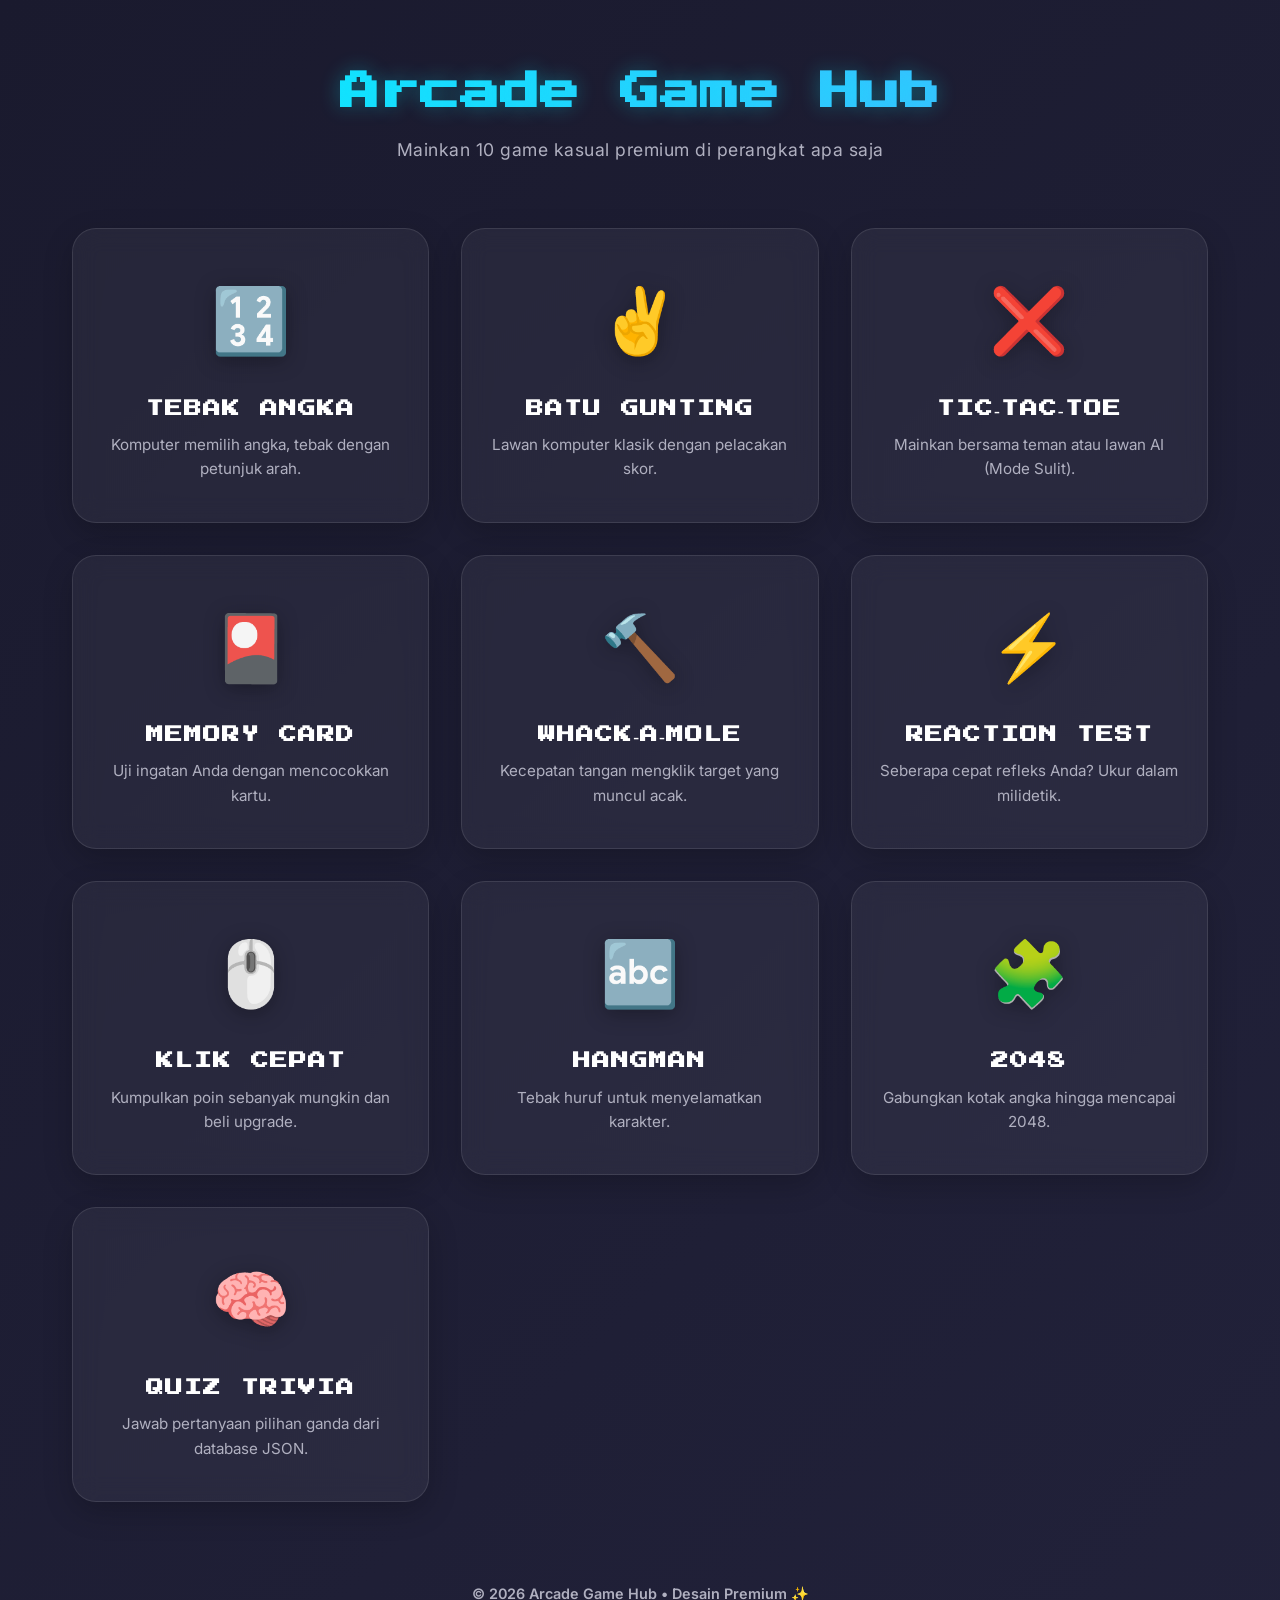
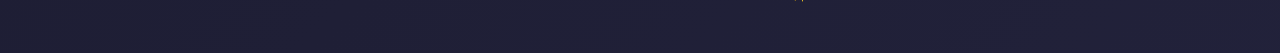
==== index.html @ a2095654 "Initial commit" ====
<!DOCTYPE html>
<html lang="id" data-theme="dark">
<head>
  <meta charset="UTF-8" />
  <meta name="viewport" content="width=device-width, initial-scale=1.0" />
  <title>Arcade Game Hub</title>
  <meta name="description" content="Dashboard arcade game kasual premium dan responsif dengan 10 permainan mini.">
  <link rel="stylesheet" href="style.css" />
</head>
<body>
  <header class="header">
    <h1 class="title">Arcade Game Hub</h1>
    <p class="subtitle">Mainkan 10 game kasual premium di perangkat apa saja</p>
  </header>

  <main class="dashboard" role="navigation" aria-label="Daftar permainan">
    <section class="games-grid">
      
      <a href="games/guess-number.html" class="game-card" role="button" aria-label="Tebak Angka">
        <span class="card-icon" aria-hidden="true">🔢</span>
        <div class="card-content">
          <h2>Tebak Angka</h2>
          <p>Komputer memilih angka, tebak dengan petunjuk arah.</p>
        </div>
      </a>

      <a href="games/rps.html" class="game-card" role="button" aria-label="Batu Gunting Kertas">
        <span class="card-icon" aria-hidden="true">✌️</span>
        <div class="card-content">
          <h2>Batu Gunting</h2>
          <p>Lawan komputer klasik dengan pelacakan skor.</p>
        </div>
      </a>

      <a href="games/tic-tac-toe.html" class="game-card" role="button" aria-label="Tic Tac Toe">
        <span class="card-icon" aria-hidden="true">❌</span>
        <div class="card-content">
          <h2>Tic‑Tac‑Toe</h2>
          <p>Mainkan bersama teman atau lawan AI (Mode Sulit).</p>
        </div>
      </a>

      <a href="games/memory-card.html" class="game-card" role="button" aria-label="Memory Card">
        <span class="card-icon" aria-hidden="true">🎴</span>
        <div class="card-content">
          <h2>Memory Card</h2>
          <p>Uji ingatan Anda dengan mencocokkan kartu.</p>
        </div>
      </a>

      <a href="games/whack-a-mole.html" class="game-card" role="button" aria-label="Whack a Mole">
        <span class="card-icon" aria-hidden="true">🔨</span>
        <div class="card-content">
          <h2>Whack‑a‑Mole</h2>
          <p>Kecepatan tangan mengklik target yang muncul acak.</p>
        </div>
      </a>

      <a href="games/reaction-time.html" class="game-card" role="button" aria-label="Reaction Time Test">
        <span class="card-icon" aria-hidden="true">⚡</span>
        <div class="card-content">
          <h2>Reaction Test</h2>
          <p>Seberapa cepat refleks Anda? Ukur dalam milidetik.</p>
        </div>
      </a>

      <a href="games/clicker.html" class="game-card" role="button" aria-label="Clicker Game">
        <span class="card-icon" aria-hidden="true">🖱️</span>
        <div class="card-content">
          <h2>Klik Cepat</h2>
          <p>Kumpulkan poin sebanyak mungkin dan beli upgrade.</p>
        </div>
      </a>

      <a href="games/hangman.html" class="game-card" role="button" aria-label="Hangman">
        <span class="card-icon" aria-hidden="true">🔤</span>
        <div class="card-content">
          <h2>Hangman</h2>
          <p>Tebak huruf untuk menyelamatkan karakter.</p>
        </div>
      </a>

      <a href="games/game-2048.html" class="game-card" role="button" aria-label="2048">
        <span class="card-icon" aria-hidden="true">🧩</span>
        <div class="card-content">
          <h2>2048</h2>
          <p>Gabungkan kotak angka hingga mencapai 2048.</p>
        </div>
      </a>

      <a href="games/quiz.html" class="game-card" role="button" aria-label="Quiz Pilihan Ganda">
        <span class="card-icon" aria-hidden="true">🧠</span>
        <div class="card-content">
          <h2>Quiz Trivia</h2>
          <p>Jawab pertanyaan pilihan ganda dari database JSON.</p>
        </div>
      </a>

    </section>
  </main>

  <footer class="footer">
    <p>© 2026 Arcade Game Hub • Desain Premium ✨</p>
  </footer>

  <script src="script.js"></script>
</body>
</html>
---- style.css ----
/* arcadegameweb/style.css - Premium Dynamic Arcade Theme */

@import url('https://fonts.googleapis.com/css2?family=Inter:wght@400;600;800&family=Press+Start+2P&display=swap');

:root {
  --color-bg-1: #0f0c29;
  --color-bg-2: #302b63;
  --color-bg-3: #24243e;
  --color-accent: #00f2fe;
  --color-accent-2: #4facfe;
  --color-text: #ffffff;
  --color-text-dim: #b0b0c0;
  --card-bg: rgba(255, 255, 255, 0.05);
  --card-border: rgba(255, 255, 255, 0.1);
  --font-body: 'Inter', sans-serif;
  --font-title: 'Press Start 2P', cursive;
  --radius: 24px;
}

* {
  box-sizing: border-box;
  margin: 0;
  padding: 0;
}

/* Animated Background */
@keyframes gradientBG {
  0% { background-position: 0% 50%; }
  50% { background-position: 100% 50%; }
  100% { background-position: 0% 50%; }
}

html, body {
  min-height: 100%;
  background: linear-gradient(-45deg, var(--color-bg-1), var(--color-bg-2), var(--color-bg-3), #1a1a2e);
  background-size: 400% 400%;
  animation: gradientBG 15s ease infinite;
  color: var(--color-text);
  font-family: var(--font-body);
  line-height: 1.6;
  overflow-x: hidden;
}

/* Header & Typography */
.header {
  text-align: center;
  padding: 4rem 1rem 2rem;
  position: relative;
}

.header::after {
  content: '';
  position: absolute;
  top: 0; left: 50%;
  transform: translateX(-50%);
  width: 150px;
  height: 150px;
  background: var(--color-accent);
  filter: blur(100px);
  z-index: -1;
  opacity: 0.5;
}

.title {
  font-family: var(--font-title);
  font-size: 2.5rem;
  background: linear-gradient(to right, var(--color-accent), var(--color-accent-2));
  -webkit-background-clip: text;
  -webkit-text-fill-color: transparent;
  text-shadow: 0 0 20px rgba(0, 242, 254, 0.3);
  margin-bottom: 1rem;
  line-height: 1.4;
}

.subtitle {
  font-size: 1.1rem;
  color: var(--color-text-dim);
  font-weight: 400;
  letter-spacing: 0.5px;
}

/* Dashboard Grid */
.dashboard {
  max-width: 1200px;
  margin: 0 auto;
  padding: 2rem;
}

.games-grid {
  display: grid;
  grid-template-columns: repeat(auto-fill, minmax(280px, 1fr));
  gap: 2rem;
}

/* Game Card - Glassmorphism & Hover FX */
.game-card {
  display: flex;
  flex-direction: column;
  align-items: center;
  background: var(--card-bg);
  backdrop-filter: blur(12px);
  -webkit-backdrop-filter: blur(12px);
  border: 1px solid var(--card-border);
  border-radius: var(--radius);
  padding: 2.5rem 1.5rem;
  text-decoration: none;
  color: inherit;
  position: relative;
  overflow: hidden;
  transition: all 0.4s cubic-bezier(0.175, 0.885, 0.32, 1.275);
  box-shadow: 0 10px 30px rgba(0, 0, 0, 0.2);
  z-index: 1;
}

/* Card Gradient Overlay */
.game-card::before {
  content: "";
  position: absolute;
  top: 0; left: 0; right: 0; bottom: 0;
  background: linear-gradient(135deg, rgba(0, 242, 254, 0.2), rgba(0,0,0,0));
  z-index: -1;
  opacity: 0;
  transition: opacity 0.4s ease;
}

/* Hover States */
.game-card:hover, .game-card:focus {
  transform: translateY(-12px) scale(1.02);
  box-shadow: 0 20px 40px rgba(0, 242, 254, 0.25);
  border-color: rgba(0, 242, 254, 0.4);
  outline: none;
}

.game-card:hover::before {
  opacity: 1;
}

/* Card Icons */
.card-icon {
  font-size: 4rem;
  margin-bottom: 1.5rem;
  display: inline-block;
  transition: transform 0.4s cubic-bezier(0.175, 0.885, 0.32, 1.275);
  filter: drop-shadow(0 4px 10px rgba(0,0,0,0.3));
}

.game-card:hover .card-icon {
  transform: scale(1.2) rotate(5deg);
}

/* Card Text */
.card-content {
  text-align: center;
}

.card-content h2 {
  font-family: var(--font-title);
  font-size: 1.1rem;
  margin-bottom: 0.8rem;
  color: #fff;
  line-height: 1.4;
  text-transform: uppercase;
  letter-spacing: 1px;
}

.card-content p {
  font-size: 0.95rem;
  color: var(--color-text-dim);
  font-weight: 400;
}

/* Footer */
.footer {
  text-align: center;
  padding: 3rem 1rem;
  font-size: 0.9rem;
  color: var(--color-text-dim);
  font-weight: 600;
}

/* Responsive */
@media (max-width: 768px) {
  .title { font-size: 1.8rem; }
  .games-grid { grid-template-columns: repeat(auto-fill, minmax(240px, 1fr)); gap: 1.5rem; padding: 1rem; }
  .game-card { padding: 2rem 1rem; }
}

@media (max-width: 480px) {
  .title { font-size: 1.4rem; }
  .card-icon { font-size: 3rem; }
}

/* Buttons for game pages */
.btn {
  display: inline-block;
  padding: 0.8rem 1.8rem;
  background: linear-gradient(135deg, var(--color-accent), var(--color-accent-2));
  color: #000;
  border: none;
  border-radius: 50px;
  font-weight: 800;
  font-family: var(--font-body);
  font-size: 1rem;
  cursor: pointer;
  transition: all 0.3s ease;
  box-shadow: 0 4px 15px rgba(0, 242, 254, 0.3);
  text-decoration: none;
  text-transform: uppercase;
  letter-spacing: 1px;
}

.btn:hover, .btn:focus {
  transform: translateY(-3px);
  box-shadow: 0 8px 25px rgba(0, 242, 254, 0.5);
  outline: none;
}

/* Overlay / Modal */
.overlay {
  position: fixed;
  inset: 0;
  background: rgba(0,0,0,0.85);
  backdrop-filter: blur(5px);
  display: flex;
  flex-direction: column;
  align-items: center;
  justify-content: center;
  color: var(--color-text);
  font-size: 1.5rem;
  visibility: hidden;
  opacity: 0;
  transition: opacity 0.3s ease, visibility 0.3s ease;
  z-index: 1000;
  padding: 2rem;
  text-align: center;
}

.overlay.active {
  visibility: visible;
  opacity: 1;
}

.overlay-content {
  background: var(--card-bg);
  border: 1px solid var(--color-accent);
  padding: 3rem;
  border-radius: var(--radius);
  box-shadow: 0 0 30px rgba(0, 242, 254, 0.2);
  transform: scale(0.9);
  transition: transform 0.3s cubic-bezier(0.175, 0.885, 0.32, 1.275);
}

.overlay.active .overlay-content {
  transform: scale(1);
}

.overlay-content h2 {
  font-family: var(--font-title);
  font-size: 1.5rem;
  margin-bottom: 1rem;
  color: var(--color-accent);
}

.overlay-content p {
  margin-bottom: 2rem;
}

/* Common Game Container */
.game-container {
  max-width: 800px;
  margin: 0 auto;
  padding: 2rem;
  background: var(--card-bg);
  backdrop-filter: blur(12px);
  border: 1px solid var(--card-border);
  border-radius: var(--radius);
  box-shadow: 0 10px 30px rgba(0, 0, 0, 0.2);
  text-align: center;
}

/* Utilities */
.mb-1 { margin-bottom: 1rem; }
.mb-2 { margin-bottom: 2rem; }
.mt-1 { margin-top: 1rem; }
.mt-2 { margin-top: 2rem; }
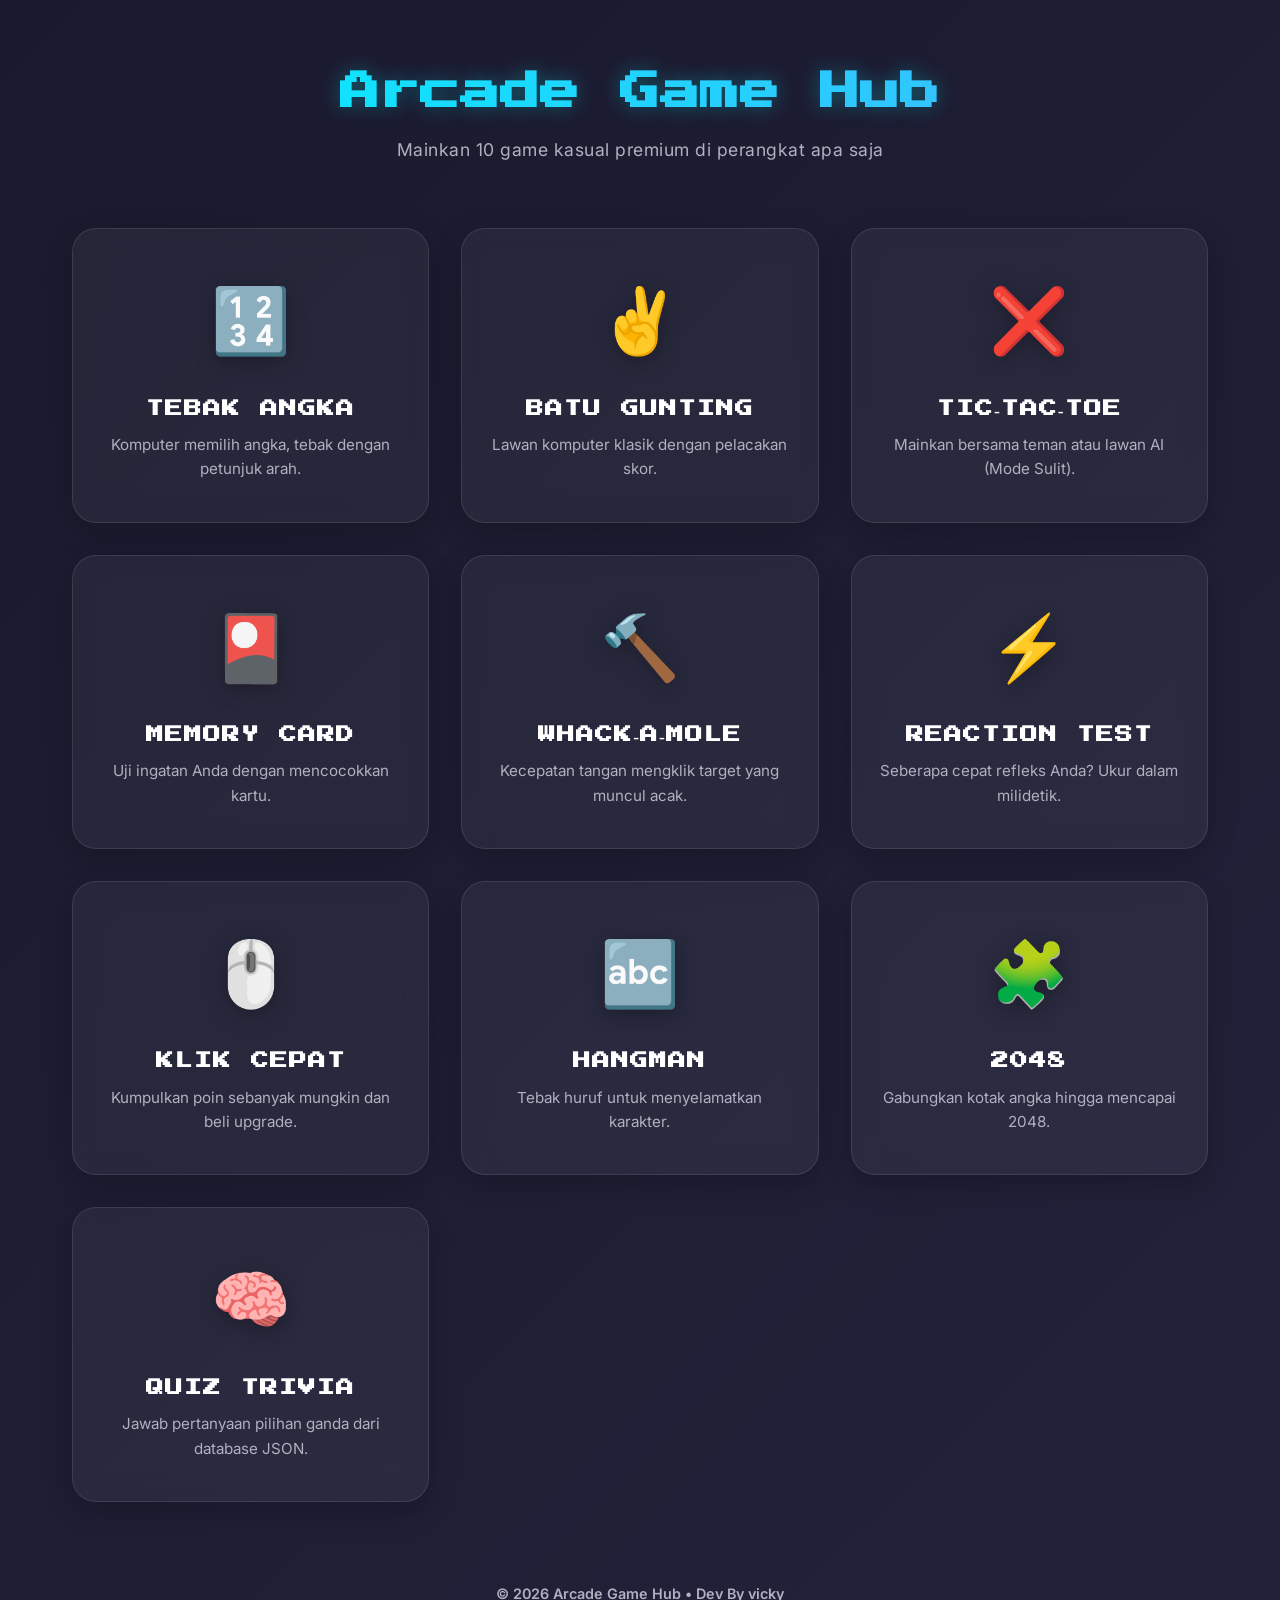
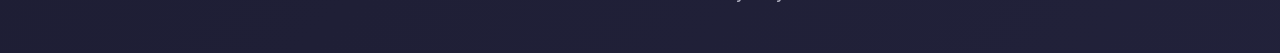
==== commit 8e75a347: "Perbaikan error file json Error not json file" ====
--- a/index.html
+++ b/index.html
@@ -1,108 +1,161 @@
-<!DOCTYPE html>
+<!doctype html>
 <html lang="id" data-theme="dark">
-<head>
-  <meta charset="UTF-8" />
-  <meta name="viewport" content="width=device-width, initial-scale=1.0" />
-  <title>Arcade Game Hub</title>
-  <meta name="description" content="Dashboard arcade game kasual premium dan responsif dengan 10 permainan mini.">
-  <link rel="stylesheet" href="style.css" />
-</head>
-<body>
-  <header class="header">
-    <h1 class="title">Arcade Game Hub</h1>
-    <p class="subtitle">Mainkan 10 game kasual premium di perangkat apa saja</p>
-  </header>
+  <head>
+    <meta charset="UTF-8" />
+    <meta name="viewport" content="width=device-width, initial-scale=1.0" />
+    <title>Arcade Game Hub</title>
+    <meta
+      name="description"
+      content="Dashboard arcade game kasual premium dan responsif dengan 10 permainan mini."
+    />
+    <link rel="stylesheet" href="style.css" />
+  </head>
+  <body>
+    <header class="header">
+      <h1 class="title">Arcade Game Hub</h1>
+      <p class="subtitle">
+        Mainkan 10 game kasual premium di perangkat apa saja
+      </p>
+    </header>
 
-  <main class="dashboard" role="navigation" aria-label="Daftar permainan">
-    <section class="games-grid">
-      
-      <a href="games/guess-number.html" class="game-card" role="button" aria-label="Tebak Angka">
-        <span class="card-icon" aria-hidden="true">🔢</span>
-        <div class="card-content">
-          <h2>Tebak Angka</h2>
-          <p>Komputer memilih angka, tebak dengan petunjuk arah.</p>
-        </div>
-      </a>
+    <main class="dashboard" role="navigation" aria-label="Daftar permainan">
+      <section class="games-grid">
+        <a
+          href="games/guess-number.html"
+          class="game-card"
+          role="button"
+          aria-label="Tebak Angka"
+        >
+          <span class="card-icon" aria-hidden="true">🔢</span>
+          <div class="card-content">
+            <h2>Tebak Angka</h2>
+            <p>Komputer memilih angka, tebak dengan petunjuk arah.</p>
+          </div>
+        </a>
 
-      <a href="games/rps.html" class="game-card" role="button" aria-label="Batu Gunting Kertas">
-        <span class="card-icon" aria-hidden="true">✌️</span>
-        <div class="card-content">
-          <h2>Batu Gunting</h2>
-          <p>Lawan komputer klasik dengan pelacakan skor.</p>
-        </div>
-      </a>
+        <a
+          href="games/rps.html"
+          class="game-card"
+          role="button"
+          aria-label="Batu Gunting Kertas"
+        >
+          <span class="card-icon" aria-hidden="true">✌️</span>
+          <div class="card-content">
+            <h2>Batu Gunting</h2>
+            <p>Lawan komputer klasik dengan pelacakan skor.</p>
+          </div>
+        </a>
 
-      <a href="games/tic-tac-toe.html" class="game-card" role="button" aria-label="Tic Tac Toe">
-        <span class="card-icon" aria-hidden="true">❌</span>
-        <div class="card-content">
-          <h2>Tic‑Tac‑Toe</h2>
-          <p>Mainkan bersama teman atau lawan AI (Mode Sulit).</p>
-        </div>
-      </a>
+        <a
+          href="games/tic-tac-toe.html"
+          class="game-card"
+          role="button"
+          aria-label="Tic Tac Toe"
+        >
+          <span class="card-icon" aria-hidden="true">❌</span>
+          <div class="card-content">
+            <h2>Tic‑Tac‑Toe</h2>
+            <p>Mainkan bersama teman atau lawan AI (Mode Sulit).</p>
+          </div>
+        </a>
 
-      <a href="games/memory-card.html" class="game-card" role="button" aria-label="Memory Card">
-        <span class="card-icon" aria-hidden="true">🎴</span>
-        <div class="card-content">
-          <h2>Memory Card</h2>
-          <p>Uji ingatan Anda dengan mencocokkan kartu.</p>
-        </div>
-      </a>
+        <a
+          href="games/memory-card.html"
+          class="game-card"
+          role="button"
+          aria-label="Memory Card"
+        >
+          <span class="card-icon" aria-hidden="true">🎴</span>
+          <div class="card-content">
+            <h2>Memory Card</h2>
+            <p>Uji ingatan Anda dengan mencocokkan kartu.</p>
+          </div>
+        </a>
 
-      <a href="games/whack-a-mole.html" class="game-card" role="button" aria-label="Whack a Mole">
-        <span class="card-icon" aria-hidden="true">🔨</span>
-        <div class="card-content">
-          <h2>Whack‑a‑Mole</h2>
-          <p>Kecepatan tangan mengklik target yang muncul acak.</p>
-        </div>
-      </a>
+        <a
+          href="games/whack-a-mole.html"
+          class="game-card"
+          role="button"
+          aria-label="Whack a Mole"
+        >
+          <span class="card-icon" aria-hidden="true">🔨</span>
+          <div class="card-content">
+            <h2>Whack‑a‑Mole</h2>
+            <p>Kecepatan tangan mengklik target yang muncul acak.</p>
+          </div>
+        </a>
 
-      <a href="games/reaction-time.html" class="game-card" role="button" aria-label="Reaction Time Test">
-        <span class="card-icon" aria-hidden="true">⚡</span>
-        <div class="card-content">
-          <h2>Reaction Test</h2>
-          <p>Seberapa cepat refleks Anda? Ukur dalam milidetik.</p>
-        </div>
-      </a>
+        <a
+          href="games/reaction-time.html"
+          class="game-card"
+          role="button"
+          aria-label="Reaction Time Test"
+        >
+          <span class="card-icon" aria-hidden="true">⚡</span>
+          <div class="card-content">
+            <h2>Reaction Test</h2>
+            <p>Seberapa cepat refleks Anda? Ukur dalam milidetik.</p>
+          </div>
+        </a>
 
-      <a href="games/clicker.html" class="game-card" role="button" aria-label="Clicker Game">
-        <span class="card-icon" aria-hidden="true">🖱️</span>
-        <div class="card-content">
-          <h2>Klik Cepat</h2>
-          <p>Kumpulkan poin sebanyak mungkin dan beli upgrade.</p>
-        </div>
-      </a>
+        <a
+          href="games/clicker.html"
+          class="game-card"
+          role="button"
+          aria-label="Clicker Game"
+        >
+          <span class="card-icon" aria-hidden="true">🖱️</span>
+          <div class="card-content">
+            <h2>Klik Cepat</h2>
+            <p>Kumpulkan poin sebanyak mungkin dan beli upgrade.</p>
+          </div>
+        </a>
 
-      <a href="games/hangman.html" class="game-card" role="button" aria-label="Hangman">
-        <span class="card-icon" aria-hidden="true">🔤</span>
-        <div class="card-content">
-          <h2>Hangman</h2>
-          <p>Tebak huruf untuk menyelamatkan karakter.</p>
-        </div>
-      </a>
+        <a
+          href="games/hangman.html"
+          class="game-card"
+          role="button"
+          aria-label="Hangman"
+        >
+          <span class="card-icon" aria-hidden="true">🔤</span>
+          <div class="card-content">
+            <h2>Hangman</h2>
+            <p>Tebak huruf untuk menyelamatkan karakter.</p>
+          </div>
+        </a>
 
-      <a href="games/game-2048.html" class="game-card" role="button" aria-label="2048">
-        <span class="card-icon" aria-hidden="true">🧩</span>
-        <div class="card-content">
-          <h2>2048</h2>
-          <p>Gabungkan kotak angka hingga mencapai 2048.</p>
-        </div>
-      </a>
+        <a
+          href="games/game-2048.html"
+          class="game-card"
+          role="button"
+          aria-label="2048"
+        >
+          <span class="card-icon" aria-hidden="true">🧩</span>
+          <div class="card-content">
+            <h2>2048</h2>
+            <p>Gabungkan kotak angka hingga mencapai 2048.</p>
+          </div>
+        </a>
 
-      <a href="games/quiz.html" class="game-card" role="button" aria-label="Quiz Pilihan Ganda">
-        <span class="card-icon" aria-hidden="true">🧠</span>
-        <div class="card-content">
-          <h2>Quiz Trivia</h2>
-          <p>Jawab pertanyaan pilihan ganda dari database JSON.</p>
-        </div>
-      </a>
+        <a
+          href="games/quiz.html"
+          class="game-card"
+          role="button"
+          aria-label="Quiz Pilihan Ganda"
+        >
+          <span class="card-icon" aria-hidden="true">🧠</span>
+          <div class="card-content">
+            <h2>Quiz Trivia</h2>
+            <p>Jawab pertanyaan pilihan ganda dari database JSON.</p>
+          </div>
+        </a>
+      </section>
+    </main>
 
-    </section>
-  </main>
+    <footer class="footer">
+      <p>© 2026 Arcade Game Hub • Dev By vicky</p>
+    </footer>
 
-  <footer class="footer">
-    <p>© 2026 Arcade Game Hub • Desain Premium ✨</p>
-  </footer>
-
-  <script src="script.js"></script>
-</body>
+    <script src="script.js"></script>
+  </body>
 </html>
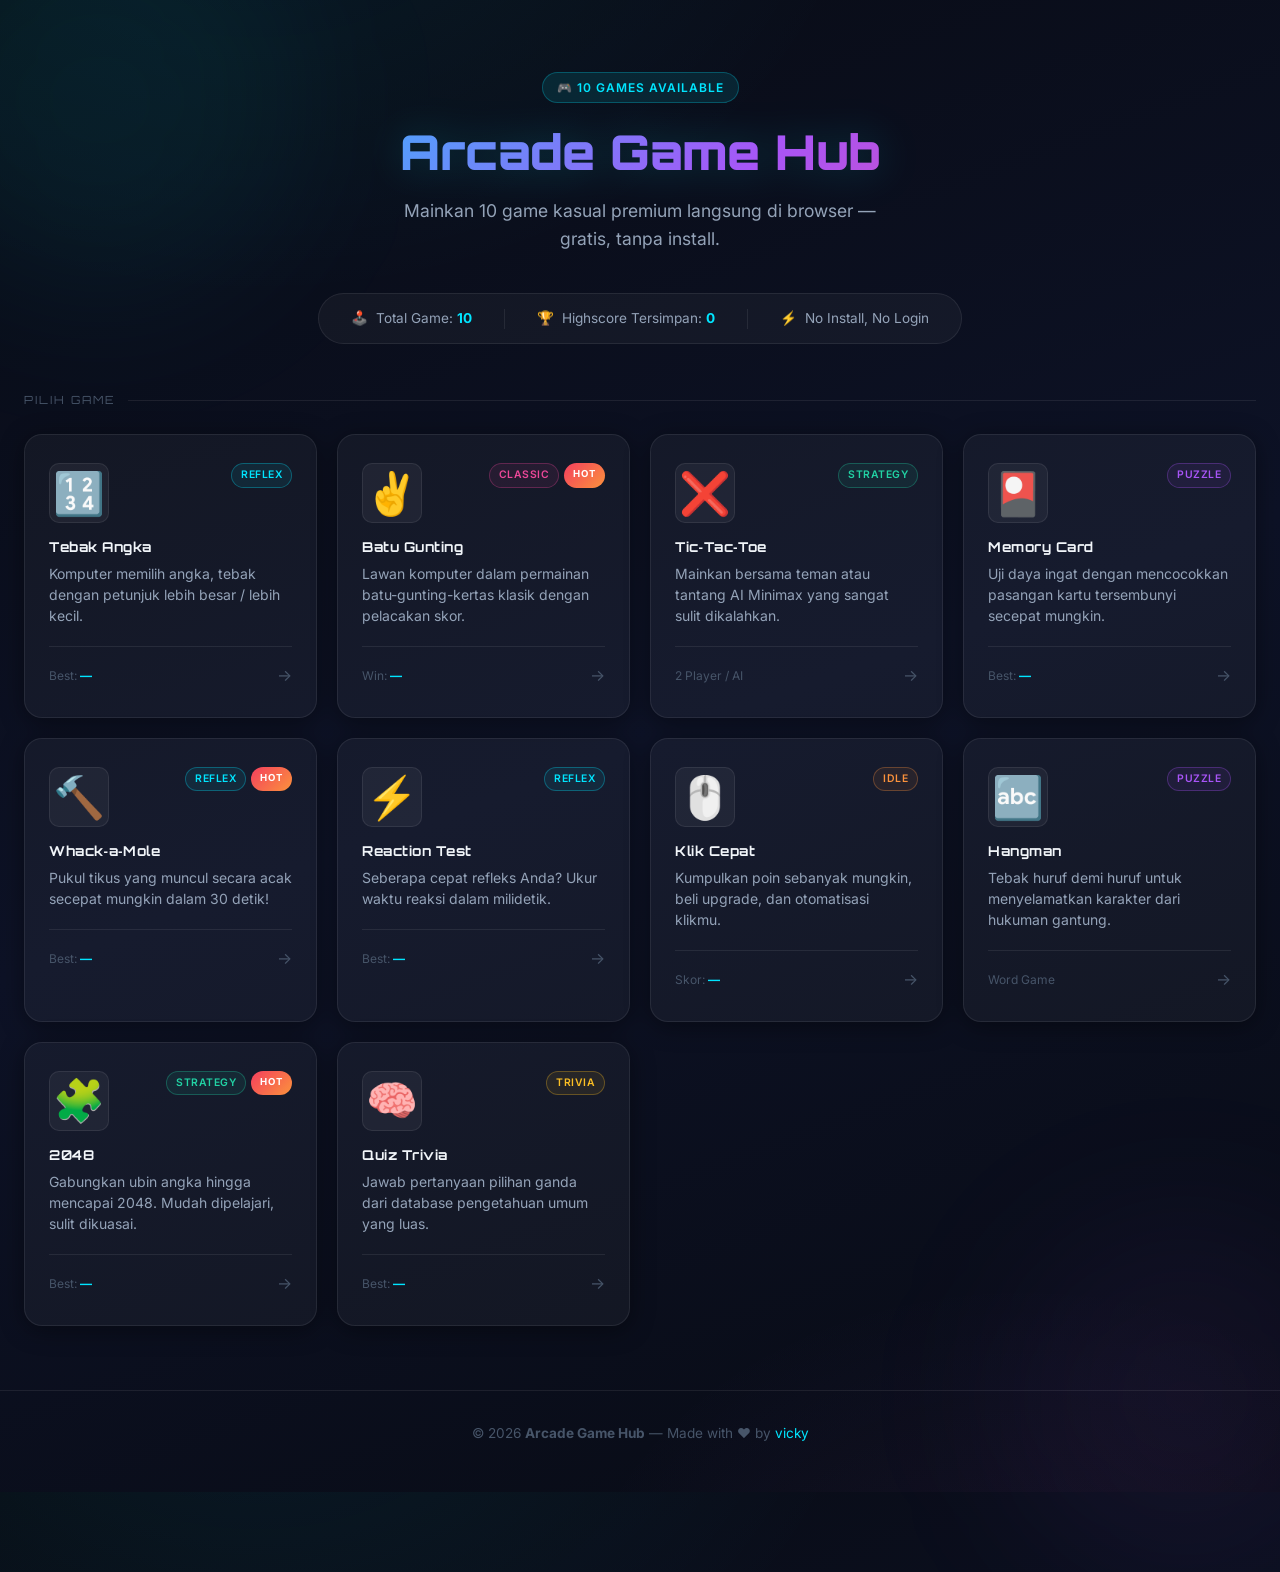
==== commit 3e3b5e74: "Fix Error" ====
--- a/index.html
+++ b/index.html
@@ -1,161 +1,272 @@
 <!doctype html>
-<html lang="id" data-theme="dark">
+<html lang="id">
   <head>
     <meta charset="UTF-8" />
     <meta name="viewport" content="width=device-width, initial-scale=1.0" />
-    <title>Arcade Game Hub</title>
-    <meta
-      name="description"
-      content="Dashboard arcade game kasual premium dan responsif dengan 10 permainan mini."
-    />
+    <title>Arcade Game Hub — 10 Game Kasual Premium</title>
+    <link rel="icon" href="favicon.svg" type="image/svg+xml" />
+    <meta name="description" content="Dashboard arcade game kasual premium dan responsif dengan 10 permainan mini. Mainkan Tebak Angka, 2048, Quiz Trivia, dan banyak lagi." />
     <link rel="stylesheet" href="style.css" />
   </head>
   <body>
+    <!-- Background Orbs -->
+    <div class="orb orb-1" aria-hidden="true"></div>
+    <div class="orb orb-2" aria-hidden="true"></div>
+
+    <!-- Header -->
     <header class="header">
+      <div class="header-badge">🎮 10 Games Available</div>
       <h1 class="title">Arcade Game Hub</h1>
-      <p class="subtitle">
-        Mainkan 10 game kasual premium di perangkat apa saja
-      </p>
+      <p class="subtitle">Mainkan 10 game kasual premium langsung di browser — gratis, tanpa install.</p>
+
+      <div class="stats-bar" id="stats-bar">
+        <div class="stat-item">
+          <span>🕹️</span>
+          <span>Total Game: <strong>10</strong></span>
+        </div>
+        <div class="stat-divider"></div>
+        <div class="stat-item">
+          <span>🏆</span>
+          <span>Highscore Tersimpan: <strong id="stat-scores">0</strong></span>
+        </div>
+        <div class="stat-divider"></div>
+        <div class="stat-item">
+          <span>⚡</span>
+          <span>No Install, No Login</span>
+        </div>
+      </div>
     </header>
 
-    <main class="dashboard" role="navigation" aria-label="Daftar permainan">
-      <section class="games-grid">
-        <a
-          href="games/guess-number.html"
-          class="game-card"
-          role="button"
-          aria-label="Tebak Angka"
-        >
-          <span class="card-icon" aria-hidden="true">🔢</span>
+    <!-- Game Grid -->
+    <main class="dashboard">
+      <p class="section-label">Pilih Game</p>
+      <section class="games-grid" aria-label="Daftar permainan">
+
+        <!-- Tebak Angka -->
+        <a href="games/guess-number.html" class="game-card" aria-label="Main Tebak Angka">
+          <div class="card-top">
+            <div class="card-icon" aria-hidden="true">🔢</div>
+            <div class="card-tags">
+              <span class="tag tag-reflex">Reflex</span>
+            </div>
+          </div>
           <div class="card-content">
             <h2>Tebak Angka</h2>
-            <p>Komputer memilih angka, tebak dengan petunjuk arah.</p>
-          </div>
-        </a>
-
-        <a
-          href="games/rps.html"
-          class="game-card"
-          role="button"
-          aria-label="Batu Gunting Kertas"
-        >
-          <span class="card-icon" aria-hidden="true">✌️</span>
+            <p>Komputer memilih angka, tebak dengan petunjuk lebih besar / lebih kecil.</p>
+          </div>
+          <div class="card-footer">
+            <div class="card-score">Best: <span id="hs-guess">—</span></div>
+            <div class="card-arrow">→</div>
+          </div>
+        </a>
+
+        <!-- RPS -->
+        <a href="games/rps.html" class="game-card" aria-label="Main Batu Gunting Kertas">
+          <div class="card-top">
+            <div class="card-icon" aria-hidden="true">✌️</div>
+            <div class="card-tags">
+              <span class="tag tag-classic">Classic</span>
+              <span class="badge-hot">HOT</span>
+            </div>
+          </div>
           <div class="card-content">
             <h2>Batu Gunting</h2>
-            <p>Lawan komputer klasik dengan pelacakan skor.</p>
-          </div>
-        </a>
-
-        <a
-          href="games/tic-tac-toe.html"
-          class="game-card"
-          role="button"
-          aria-label="Tic Tac Toe"
-        >
-          <span class="card-icon" aria-hidden="true">❌</span>
+            <p>Lawan komputer dalam permainan batu-gunting-kertas klasik dengan pelacakan skor.</p>
+          </div>
+          <div class="card-footer">
+            <div class="card-score">Win: <span id="hs-rps">—</span></div>
+            <div class="card-arrow">→</div>
+          </div>
+        </a>
+
+        <!-- Tic Tac Toe -->
+        <a href="games/tic-tac-toe.html" class="game-card" aria-label="Main Tic Tac Toe">
+          <div class="card-top">
+            <div class="card-icon" aria-hidden="true">❌</div>
+            <div class="card-tags">
+              <span class="tag tag-strategy">Strategy</span>
+            </div>
+          </div>
           <div class="card-content">
             <h2>Tic‑Tac‑Toe</h2>
-            <p>Mainkan bersama teman atau lawan AI (Mode Sulit).</p>
-          </div>
-        </a>
-
-        <a
-          href="games/memory-card.html"
-          class="game-card"
-          role="button"
-          aria-label="Memory Card"
-        >
-          <span class="card-icon" aria-hidden="true">🎴</span>
+            <p>Mainkan bersama teman atau tantang AI Minimax yang sangat sulit dikalahkan.</p>
+          </div>
+          <div class="card-footer">
+            <div class="card-score">2 Player / AI</div>
+            <div class="card-arrow">→</div>
+          </div>
+        </a>
+
+        <!-- Memory Card -->
+        <a href="games/memory-card.html" class="game-card" aria-label="Main Memory Card">
+          <div class="card-top">
+            <div class="card-icon" aria-hidden="true">🎴</div>
+            <div class="card-tags">
+              <span class="tag tag-puzzle">Puzzle</span>
+            </div>
+          </div>
           <div class="card-content">
             <h2>Memory Card</h2>
-            <p>Uji ingatan Anda dengan mencocokkan kartu.</p>
-          </div>
-        </a>
-
-        <a
-          href="games/whack-a-mole.html"
-          class="game-card"
-          role="button"
-          aria-label="Whack a Mole"
-        >
-          <span class="card-icon" aria-hidden="true">🔨</span>
+            <p>Uji daya ingat dengan mencocokkan pasangan kartu tersembunyi secepat mungkin.</p>
+          </div>
+          <div class="card-footer">
+            <div class="card-score">Best: <span id="hs-memory">—</span></div>
+            <div class="card-arrow">→</div>
+          </div>
+        </a>
+
+        <!-- Whack a Mole -->
+        <a href="games/whack-a-mole.html" class="game-card" aria-label="Main Whack a Mole">
+          <div class="card-top">
+            <div class="card-icon" aria-hidden="true">🔨</div>
+            <div class="card-tags">
+              <span class="tag tag-reflex">Reflex</span>
+              <span class="badge-hot">HOT</span>
+            </div>
+          </div>
           <div class="card-content">
             <h2>Whack‑a‑Mole</h2>
-            <p>Kecepatan tangan mengklik target yang muncul acak.</p>
-          </div>
-        </a>
-
-        <a
-          href="games/reaction-time.html"
-          class="game-card"
-          role="button"
-          aria-label="Reaction Time Test"
-        >
-          <span class="card-icon" aria-hidden="true">⚡</span>
+            <p>Pukul tikus yang muncul secara acak secepat mungkin dalam 30 detik!</p>
+          </div>
+          <div class="card-footer">
+            <div class="card-score">Best: <span id="hs-whack">—</span></div>
+            <div class="card-arrow">→</div>
+          </div>
+        </a>
+
+        <!-- Reaction Time -->
+        <a href="games/reaction-time.html" class="game-card" aria-label="Main Reaction Test">
+          <div class="card-top">
+            <div class="card-icon" aria-hidden="true">⚡</div>
+            <div class="card-tags">
+              <span class="tag tag-reflex">Reflex</span>
+            </div>
+          </div>
           <div class="card-content">
             <h2>Reaction Test</h2>
-            <p>Seberapa cepat refleks Anda? Ukur dalam milidetik.</p>
-          </div>
-        </a>
-
-        <a
-          href="games/clicker.html"
-          class="game-card"
-          role="button"
-          aria-label="Clicker Game"
-        >
-          <span class="card-icon" aria-hidden="true">🖱️</span>
+            <p>Seberapa cepat refleks Anda? Ukur waktu reaksi dalam milidetik.</p>
+          </div>
+          <div class="card-footer">
+            <div class="card-score">Best: <span id="hs-reaction">—</span></div>
+            <div class="card-arrow">→</div>
+          </div>
+        </a>
+
+        <!-- Clicker -->
+        <a href="games/clicker.html" class="game-card" aria-label="Main Klik Cepat">
+          <div class="card-top">
+            <div class="card-icon" aria-hidden="true">🖱️</div>
+            <div class="card-tags">
+              <span class="tag tag-idle">Idle</span>
+            </div>
+          </div>
           <div class="card-content">
             <h2>Klik Cepat</h2>
-            <p>Kumpulkan poin sebanyak mungkin dan beli upgrade.</p>
-          </div>
-        </a>
-
-        <a
-          href="games/hangman.html"
-          class="game-card"
-          role="button"
-          aria-label="Hangman"
-        >
-          <span class="card-icon" aria-hidden="true">🔤</span>
+            <p>Kumpulkan poin sebanyak mungkin, beli upgrade, dan otomatisasi klikmu.</p>
+          </div>
+          <div class="card-footer">
+            <div class="card-score">Skor: <span id="hs-clicker">—</span></div>
+            <div class="card-arrow">→</div>
+          </div>
+        </a>
+
+        <!-- Hangman -->
+        <a href="games/hangman.html" class="game-card" aria-label="Main Hangman">
+          <div class="card-top">
+            <div class="card-icon" aria-hidden="true">🔤</div>
+            <div class="card-tags">
+              <span class="tag tag-puzzle">Puzzle</span>
+            </div>
+          </div>
           <div class="card-content">
             <h2>Hangman</h2>
-            <p>Tebak huruf untuk menyelamatkan karakter.</p>
-          </div>
-        </a>
-
-        <a
-          href="games/game-2048.html"
-          class="game-card"
-          role="button"
-          aria-label="2048"
-        >
-          <span class="card-icon" aria-hidden="true">🧩</span>
+            <p>Tebak huruf demi huruf untuk menyelamatkan karakter dari hukuman gantung.</p>
+          </div>
+          <div class="card-footer">
+            <div class="card-score">Word Game</div>
+            <div class="card-arrow">→</div>
+          </div>
+        </a>
+
+        <!-- 2048 -->
+        <a href="games/game-2048.html" class="game-card" aria-label="Main 2048">
+          <div class="card-top">
+            <div class="card-icon" aria-hidden="true">🧩</div>
+            <div class="card-tags">
+              <span class="tag tag-strategy">Strategy</span>
+              <span class="badge-hot">HOT</span>
+            </div>
+          </div>
           <div class="card-content">
             <h2>2048</h2>
-            <p>Gabungkan kotak angka hingga mencapai 2048.</p>
-          </div>
-        </a>
-
-        <a
-          href="games/quiz.html"
-          class="game-card"
-          role="button"
-          aria-label="Quiz Pilihan Ganda"
-        >
-          <span class="card-icon" aria-hidden="true">🧠</span>
+            <p>Gabungkan ubin angka hingga mencapai 2048. Mudah dipelajari, sulit dikuasai.</p>
+          </div>
+          <div class="card-footer">
+            <div class="card-score">Best: <span id="hs-2048">—</span></div>
+            <div class="card-arrow">→</div>
+          </div>
+        </a>
+
+        <!-- Quiz -->
+        <a href="games/quiz.html" class="game-card" aria-label="Main Quiz Trivia">
+          <div class="card-top">
+            <div class="card-icon" aria-hidden="true">🧠</div>
+            <div class="card-tags">
+              <span class="tag tag-trivia">Trivia</span>
+            </div>
+          </div>
           <div class="card-content">
             <h2>Quiz Trivia</h2>
-            <p>Jawab pertanyaan pilihan ganda dari database JSON.</p>
-          </div>
-        </a>
+            <p>Jawab pertanyaan pilihan ganda dari database pengetahuan umum yang luas.</p>
+          </div>
+          <div class="card-footer">
+            <div class="card-score">Best: <span id="hs-quiz">—</span></div>
+            <div class="card-arrow">→</div>
+          </div>
+        </a>
+
       </section>
     </main>
 
     <footer class="footer">
-      <p>© 2026 Arcade Game Hub • Dev By vicky</p>
+      <p>© 2026 <strong>Arcade Game Hub</strong> — Made with ❤️ by <a href="#">vicky</a></p>
     </footer>
 
+    <div id="toast-container" aria-live="polite"></div>
+
     <script src="script.js"></script>
+    <script>
+      // Tampilkan highscore di setiap card
+      const scoreMap = {
+        'hs-guess':    { key: 'highscore_guess_number_lowest', suffix: ' tries', lower: true },
+        'hs-reaction': { key: 'highscore_reaction_lowest', suffix: ' ms', lower: true },
+        'hs-whack':    { key: 'highscore_whack_a_mole', suffix: ' pts' },
+        'hs-2048':     { key: 'highscore_2048_best', suffix: '' },
+        'hs-quiz':     { key: 'highscore_quiz_score', suffix: ' pts' },
+        'hs-memory':   { key: 'highscore_memory_moves', suffix: ' moves', lower: true },
+        'hs-rps':      { key: 'rps_wins', suffix: ' wins' },
+        'hs-clicker':  { key: 'clicker_state', isJSON: true },
+      };
+
+      let savedCount = 0;
+      for (const [id, cfg] of Object.entries(scoreMap)) {
+        const el = document.getElementById(id);
+        if (!el) continue;
+        const raw = localStorage.getItem(cfg.key);
+        if (raw) {
+          savedCount++;
+          if (cfg.isJSON) {
+            try {
+              const s = JSON.parse(raw);
+              el.textContent = Math.floor(s.score || 0).toLocaleString();
+            } catch(e) { el.textContent = '—'; }
+          } else {
+            const v = Number(raw);
+            el.textContent = (v > 0 && v < 9999) ? v.toLocaleString() + (cfg.suffix || '') : '—';
+          }
+        }
+      }
+      document.getElementById('stat-scores').textContent = savedCount;
+    </script>
   </body>
 </html>
--- a/style.css
+++ b/style.css
@@ -1,235 +1,668 @@
-/* arcadegameweb/style.css - Premium Dynamic Arcade Theme */
-
-@import url('https://fonts.googleapis.com/css2?family=Inter:wght@400;600;800&family=Press+Start+2P&display=swap');
-
+/* ============================================================
+   arcadegameweb/style.css
+   Premium Neon Arcade Theme — v2.0
+   ============================================================ */
+
+@import url('https://fonts.googleapis.com/css2?family=Inter:wght@400;500;600;700;800&family=Orbitron:wght@700;900&display=swap');
+
+/* ─── Design Tokens ──────────────────────────────────────── */
 :root {
-  --color-bg-1: #0f0c29;
-  --color-bg-2: #302b63;
-  --color-bg-3: #24243e;
-  --color-accent: #00f2fe;
-  --color-accent-2: #4facfe;
-  --color-text: #ffffff;
-  --color-text-dim: #b0b0c0;
-  --card-bg: rgba(255, 255, 255, 0.05);
-  --card-border: rgba(255, 255, 255, 0.1);
-  --font-body: 'Inter', sans-serif;
-  --font-title: 'Press Start 2P', cursive;
-  --radius: 24px;
-}
-
-* {
+  /* Backgrounds */
+  --bg-base:      #080b14;
+  --bg-layer1:    #0d1226;
+  --bg-layer2:    #111827;
+  --bg-layer3:    #1a2235;
+
+  /* Accents */
+  --cyan:         #00e5ff;
+  --cyan-dim:     #00b8d9;
+  --purple:       #a855f7;
+  --purple-dim:   #7c3aed;
+  --pink:         #ec4899;
+  --green:        #22d3a5;
+  --yellow:       #fbbf24;
+  --red:          #f43f5e;
+  --orange:       #fb923c;
+
+  /* Aliases */
+  --color-accent:    var(--cyan);
+  --color-accent-2:  var(--purple);
+  --color-success:   var(--green);
+  --color-danger:    var(--red);
+  --color-warning:   var(--yellow);
+
+  /* Text */
+  --color-text:      #f1f5f9;
+  --color-text-dim:  #94a3b8;
+  --color-text-muted:#475569;
+
+  /* Glass / Card */
+  --card-bg:         rgba(255, 255, 255, 0.04);
+  --card-bg-hover:   rgba(255, 255, 255, 0.08);
+  --card-border:     rgba(255, 255, 255, 0.08);
+  --card-border-hover: rgba(0, 229, 255, 0.35);
+
+  /* Fonts */
+  --font-body:    'Inter', sans-serif;
+  --font-title:   'Orbitron', sans-serif;
+
+  /* Radii */
+  --radius-sm:    10px;
+  --radius:       18px;
+  --radius-lg:    28px;
+  --radius-pill:  999px;
+
+  /* Shadows */
+  --shadow-card:  0 4px 24px rgba(0, 0, 0, 0.4);
+  --shadow-glow:  0 0 30px rgba(0, 229, 255, 0.18);
+  --shadow-glow-purple: 0 0 30px rgba(168, 85, 247, 0.18);
+
+  /* Transitions */
+  --ease-bounce:  cubic-bezier(0.175, 0.885, 0.32, 1.275);
+  --ease-smooth:  cubic-bezier(0.4, 0, 0.2, 1);
+  --t-fast:       0.15s;
+  --t-normal:     0.3s;
+  --t-slow:       0.5s;
+}
+
+/* ─── Reset ──────────────────────────────────────────────── */
+*, *::before, *::after {
   box-sizing: border-box;
   margin: 0;
   padding: 0;
 }
 
-/* Animated Background */
-@keyframes gradientBG {
-  0% { background-position: 0% 50%; }
-  50% { background-position: 100% 50%; }
+/* ─── Scrollbar ──────────────────────────────────────────── */
+::-webkit-scrollbar { width: 6px; }
+::-webkit-scrollbar-track { background: var(--bg-base); }
+::-webkit-scrollbar-thumb {
+  background: var(--bg-layer3);
+  border-radius: var(--radius-pill);
+}
+::-webkit-scrollbar-thumb:hover { background: var(--cyan-dim); }
+
+/* ─── Animated Background ────────────────────────────────── */
+@keyframes gradientShift {
+  0%   { background-position: 0% 50%; }
+  50%  { background-position: 100% 50%; }
   100% { background-position: 0% 50%; }
 }
 
-html, body {
+@keyframes float {
+  0%, 100% { transform: translateY(0px); }
+  50%       { transform: translateY(-20px); }
+}
+
+@keyframes pulse-glow {
+  0%, 100% { opacity: 0.4; }
+  50%       { opacity: 0.7; }
+}
+
+@keyframes pageIn {
+  from { opacity: 0; transform: translateY(16px); }
+  to   { opacity: 1; transform: translateY(0); }
+}
+
+@keyframes fadeIn {
+  from { opacity: 0; }
+  to   { opacity: 1; }
+}
+
+@keyframes slideDown {
+  from { opacity: 0; transform: translateY(-12px); }
+  to   { opacity: 1; transform: translateY(0); }
+}
+
+@keyframes toastIn {
+  from { opacity: 0; transform: translateX(100%) scale(0.9); }
+  to   { opacity: 1; transform: translateX(0) scale(1); }
+}
+
+@keyframes toastOut {
+  from { opacity: 1; transform: translateX(0) scale(1); }
+  to   { opacity: 0; transform: translateX(120%) scale(0.9); }
+}
+
+@keyframes shimmer {
+  from { background-position: -200% center; }
+  to   { background-position: 200% center; }
+}
+
+/* ─── Base ───────────────────────────────────────────────── */
+html {
   min-height: 100%;
-  background: linear-gradient(-45deg, var(--color-bg-1), var(--color-bg-2), var(--color-bg-3), #1a1a2e);
-  background-size: 400% 400%;
-  animation: gradientBG 15s ease infinite;
+  font-size: 16px;
+  scroll-behavior: smooth;
+}
+
+body {
+  min-height: 100vh;
+  background-color: var(--bg-base);
+  background-image:
+    radial-gradient(ellipse 80% 50% at 20% -10%, rgba(0, 229, 255, 0.07) 0%, transparent 60%),
+    radial-gradient(ellipse 60% 40% at 80% 110%, rgba(168, 85, 247, 0.07) 0%, transparent 60%),
+    linear-gradient(160deg, var(--bg-base) 0%, var(--bg-layer1) 50%, var(--bg-base) 100%);
   color: var(--color-text);
   font-family: var(--font-body);
   line-height: 1.6;
   overflow-x: hidden;
-}
-
-/* Header & Typography */
+  animation: pageIn 0.5s var(--ease-smooth) both;
+}
+
+/* ─── Typography ─────────────────────────────────────────── */
+h1, h2, h3 { line-height: 1.2; }
+
+/* ─── Orb Decorations ────────────────────────────────────── */
+.orb {
+  position: fixed;
+  border-radius: 50%;
+  filter: blur(80px);
+  pointer-events: none;
+  z-index: 0;
+  animation: pulse-glow 4s ease-in-out infinite;
+}
+.orb-1 {
+  width: 400px; height: 400px;
+  background: rgba(0, 229, 255, 0.06);
+  top: -100px; left: -100px;
+}
+.orb-2 {
+  width: 350px; height: 350px;
+  background: rgba(168, 85, 247, 0.06);
+  bottom: -80px; right: -80px;
+  animation-delay: 2s;
+}
+
+/* ─── Header (Index) ─────────────────────────────────────── */
 .header {
   text-align: center;
-  padding: 4rem 1rem 2rem;
+  padding: 4.5rem 1.5rem 2rem;
   position: relative;
-}
-
-.header::after {
-  content: '';
-  position: absolute;
-  top: 0; left: 50%;
-  transform: translateX(-50%);
-  width: 150px;
-  height: 150px;
-  background: var(--color-accent);
-  filter: blur(100px);
-  z-index: -1;
-  opacity: 0.5;
+  z-index: 1;
+}
+
+.header-badge {
+  display: inline-flex;
+  align-items: center;
+  gap: 6px;
+  background: rgba(0, 229, 255, 0.1);
+  border: 1px solid rgba(0, 229, 255, 0.25);
+  color: var(--cyan);
+  padding: 5px 14px;
+  border-radius: var(--radius-pill);
+  font-size: 0.75rem;
+  font-weight: 600;
+  letter-spacing: 1px;
+  text-transform: uppercase;
+  margin-bottom: 1.25rem;
 }
 
 .title {
   font-family: var(--font-title);
-  font-size: 2.5rem;
-  background: linear-gradient(to right, var(--color-accent), var(--color-accent-2));
+  font-size: clamp(1.8rem, 5vw, 3rem);
+  font-weight: 900;
+  background: linear-gradient(135deg, var(--cyan) 0%, var(--purple) 60%, var(--pink) 100%);
   -webkit-background-clip: text;
   -webkit-text-fill-color: transparent;
-  text-shadow: 0 0 20px rgba(0, 242, 254, 0.3);
+  background-clip: text;
   margin-bottom: 1rem;
-  line-height: 1.4;
+  filter: drop-shadow(0 0 20px rgba(0, 229, 255, 0.2));
 }
 
 .subtitle {
-  font-size: 1.1rem;
+  font-size: clamp(0.95rem, 2.5vw, 1.1rem);
   color: var(--color-text-dim);
   font-weight: 400;
-  letter-spacing: 0.5px;
-}
-
-/* Dashboard Grid */
+  max-width: 480px;
+  margin: 0 auto;
+}
+
+/* Stats Bar */
+.stats-bar {
+  display: flex;
+  align-items: center;
+  justify-content: center;
+  gap: 2rem;
+  margin-top: 2.5rem;
+  padding: 0.85rem 2rem;
+  background: var(--card-bg);
+  border: 1px solid var(--card-border);
+  border-radius: var(--radius-pill);
+  width: fit-content;
+  margin-left: auto;
+  margin-right: auto;
+  backdrop-filter: blur(12px);
+}
+
+.stat-item {
+  display: flex;
+  align-items: center;
+  gap: 0.5rem;
+  font-size: 0.85rem;
+  color: var(--color-text-dim);
+}
+
+.stat-item strong {
+  color: var(--cyan);
+  font-weight: 700;
+}
+
+.stat-divider {
+  width: 1px;
+  height: 20px;
+  background: var(--card-border);
+}
+
+/* ─── Dashboard Grid ─────────────────────────────────────── */
 .dashboard {
-  max-width: 1200px;
+  max-width: 1280px;
   margin: 0 auto;
-  padding: 2rem;
+  padding: 1rem 1.5rem 4rem;
+  position: relative;
+  z-index: 1;
+}
+
+.section-label {
+  font-family: var(--font-title);
+  font-size: 0.7rem;
+  letter-spacing: 2px;
+  color: var(--color-text-muted);
+  text-transform: uppercase;
+  margin-bottom: 1.5rem;
+  display: flex;
+  align-items: center;
+  gap: 12px;
+}
+
+.section-label::after {
+  content: '';
+  flex: 1;
+  height: 1px;
+  background: var(--card-border);
 }
 
 .games-grid {
   display: grid;
-  grid-template-columns: repeat(auto-fill, minmax(280px, 1fr));
-  gap: 2rem;
-}
-
-/* Game Card - Glassmorphism & Hover FX */
+  grid-template-columns: repeat(auto-fill, minmax(270px, 1fr));
+  gap: 1.25rem;
+}
+
+/* ─── Game Card ──────────────────────────────────────────── */
 .game-card {
   display: flex;
   flex-direction: column;
-  align-items: center;
   background: var(--card-bg);
-  backdrop-filter: blur(12px);
-  -webkit-backdrop-filter: blur(12px);
+  backdrop-filter: blur(16px);
+  -webkit-backdrop-filter: blur(16px);
   border: 1px solid var(--card-border);
   border-radius: var(--radius);
-  padding: 2.5rem 1.5rem;
+  padding: 1.75rem 1.5rem;
   text-decoration: none;
   color: inherit;
   position: relative;
   overflow: hidden;
-  transition: all 0.4s cubic-bezier(0.175, 0.885, 0.32, 1.275);
-  box-shadow: 0 10px 30px rgba(0, 0, 0, 0.2);
+  transition:
+    transform var(--t-normal) var(--ease-bounce),
+    box-shadow var(--t-normal) var(--ease-smooth),
+    border-color var(--t-normal) var(--ease-smooth),
+    background var(--t-normal) var(--ease-smooth);
+  box-shadow: var(--shadow-card);
+  cursor: pointer;
+}
+
+/* Gradient shimmer on hover */
+.game-card::before {
+  content: '';
+  position: absolute;
+  inset: 0;
+  background: linear-gradient(135deg,
+    rgba(0, 229, 255, 0.08) 0%,
+    rgba(168, 85, 247, 0.06) 50%,
+    transparent 100%);
+  opacity: 0;
+  transition: opacity var(--t-normal) var(--ease-smooth);
+  z-index: 0;
+  border-radius: inherit;
+}
+
+/* Top accent line */
+.game-card::after {
+  content: '';
+  position: absolute;
+  top: 0; left: 0; right: 0;
+  height: 2px;
+  background: linear-gradient(90deg, var(--cyan), var(--purple));
+  opacity: 0;
+  transition: opacity var(--t-normal) var(--ease-smooth);
+  border-radius: var(--radius) var(--radius) 0 0;
+}
+
+.game-card:hover,
+.game-card:focus-visible {
+  transform: translateY(-8px) scale(1.015);
+  box-shadow: 0 20px 50px rgba(0, 0, 0, 0.45), var(--shadow-glow);
+  border-color: var(--card-border-hover);
+  background: var(--card-bg-hover);
+  outline: none;
+}
+
+.game-card:hover::before,
+.game-card:focus-visible::before { opacity: 1; }
+
+.game-card:hover::after,
+.game-card:focus-visible::after { opacity: 1; }
+
+.card-top {
+  display: flex;
+  align-items: flex-start;
+  justify-content: space-between;
+  margin-bottom: 1rem;
+  position: relative;
   z-index: 1;
 }
 
-/* Card Gradient Overlay */
-.game-card::before {
-  content: "";
-  position: absolute;
-  top: 0; left: 0; right: 0; bottom: 0;
-  background: linear-gradient(135deg, rgba(0, 242, 254, 0.2), rgba(0,0,0,0));
-  z-index: -1;
-  opacity: 0;
-  transition: opacity 0.4s ease;
-}
-
-/* Hover States */
-.game-card:hover, .game-card:focus {
-  transform: translateY(-12px) scale(1.02);
-  box-shadow: 0 20px 40px rgba(0, 242, 254, 0.25);
-  border-color: rgba(0, 242, 254, 0.4);
-  outline: none;
-}
-
-.game-card:hover::before {
-  opacity: 1;
-}
-
-/* Card Icons */
 .card-icon {
-  font-size: 4rem;
-  margin-bottom: 1.5rem;
-  display: inline-block;
-  transition: transform 0.4s cubic-bezier(0.175, 0.885, 0.32, 1.275);
-  filter: drop-shadow(0 4px 10px rgba(0,0,0,0.3));
-}
-
-.game-card:hover .card-icon {
-  transform: scale(1.2) rotate(5deg);
-}
-
-/* Card Text */
+  font-size: 2.6rem;
+  display: flex;
+  align-items: center;
+  justify-content: center;
+  width: 60px;
+  height: 60px;
+  background: rgba(255, 255, 255, 0.05);
+  border-radius: var(--radius-sm);
+  border: 1px solid var(--card-border);
+  transition: transform var(--t-normal) var(--ease-bounce);
+  flex-shrink: 0;
+}
+
+.game-card:hover .card-icon,
+.game-card:focus-visible .card-icon {
+  transform: scale(1.15) rotate(-6deg);
+}
+
+.card-tags {
+  display: flex;
+  flex-wrap: wrap;
+  gap: 5px;
+  justify-content: flex-end;
+}
+
+.tag {
+  font-size: 0.65rem;
+  font-weight: 600;
+  letter-spacing: 0.5px;
+  text-transform: uppercase;
+  padding: 3px 9px;
+  border-radius: var(--radius-pill);
+  border: 1px solid;
+}
+
+.tag-reflex  { color: var(--cyan);   border-color: rgba(0, 229, 255, 0.3);  background: rgba(0, 229, 255, 0.08); }
+.tag-puzzle  { color: var(--purple); border-color: rgba(168, 85, 247, 0.3); background: rgba(168, 85, 247, 0.08); }
+.tag-strategy{ color: var(--green);  border-color: rgba(34, 211, 165, 0.3); background: rgba(34, 211, 165, 0.08); }
+.tag-trivia  { color: var(--yellow); border-color: rgba(251, 191, 36, 0.3); background: rgba(251, 191, 36, 0.08); }
+.tag-idle    { color: var(--orange); border-color: rgba(251, 146, 60, 0.3); background: rgba(251, 146, 60, 0.08); }
+.tag-classic { color: var(--pink);   border-color: rgba(236, 72, 153, 0.3); background: rgba(236, 72, 153, 0.08); }
+
+.badge-hot {
+  font-size: 0.6rem;
+  font-weight: 700;
+  letter-spacing: 1px;
+  text-transform: uppercase;
+  padding: 3px 9px;
+  border-radius: var(--radius-pill);
+  background: linear-gradient(135deg, var(--red), var(--orange));
+  color: white;
+}
+
 .card-content {
-  text-align: center;
+  position: relative;
+  z-index: 1;
 }
 
 .card-content h2 {
   font-family: var(--font-title);
-  font-size: 1.1rem;
-  margin-bottom: 0.8rem;
-  color: #fff;
-  line-height: 1.4;
-  text-transform: uppercase;
-  letter-spacing: 1px;
+  font-size: 0.85rem;
+  font-weight: 700;
+  margin-bottom: 0.5rem;
+  color: var(--color-text);
+  letter-spacing: 0.5px;
 }
 
 .card-content p {
-  font-size: 0.95rem;
+  font-size: 0.875rem;
   color: var(--color-text-dim);
-  font-weight: 400;
-}
-
-/* Footer */
+  line-height: 1.5;
+}
+
+.card-footer {
+  display: flex;
+  align-items: center;
+  justify-content: space-between;
+  margin-top: 1.25rem;
+  padding-top: 1rem;
+  border-top: 1px solid var(--card-border);
+  position: relative;
+  z-index: 1;
+}
+
+.card-score {
+  font-size: 0.75rem;
+  color: var(--color-text-muted);
+}
+
+.card-score span {
+  color: var(--cyan);
+  font-weight: 700;
+}
+
+.card-arrow {
+  font-size: 1rem;
+  color: var(--color-text-muted);
+  transition: transform var(--t-normal) var(--ease-bounce), color var(--t-normal);
+}
+
+.game-card:hover .card-arrow { transform: translateX(4px); color: var(--cyan); }
+
+/* ─── Footer ─────────────────────────────────────────────── */
 .footer {
   text-align: center;
-  padding: 3rem 1rem;
-  font-size: 0.9rem;
+  padding: 2rem 1.5rem 3rem;
+  font-size: 0.85rem;
+  color: var(--color-text-muted);
+  position: relative;
+  z-index: 1;
+  border-top: 1px solid var(--card-border);
+}
+
+.footer a {
+  color: var(--cyan);
+  text-decoration: none;
+  transition: opacity var(--t-fast);
+}
+
+.footer a:hover { opacity: 0.7; }
+
+/* ─── Game Page Header ───────────────────────────────────── */
+.game-header {
+  display: flex;
+  align-items: center;
+  justify-content: space-between;
+  padding: 1rem 1.5rem;
+  position: sticky;
+  top: 0;
+  z-index: 100;
+  background: rgba(8, 11, 20, 0.85);
+  backdrop-filter: blur(20px);
+  -webkit-backdrop-filter: blur(20px);
+  border-bottom: 1px solid var(--card-border);
+}
+
+.back-btn {
+  display: inline-flex;
+  align-items: center;
+  gap: 8px;
+  padding: 8px 16px;
+  background: var(--card-bg);
+  border: 1px solid var(--card-border);
+  border-radius: var(--radius-pill);
   color: var(--color-text-dim);
+  font-family: var(--font-body);
+  font-size: 0.8rem;
   font-weight: 600;
-}
-
-/* Responsive */
-@media (max-width: 768px) {
-  .title { font-size: 1.8rem; }
-  .games-grid { grid-template-columns: repeat(auto-fill, minmax(240px, 1fr)); gap: 1.5rem; padding: 1rem; }
-  .game-card { padding: 2rem 1rem; }
-}
-
-@media (max-width: 480px) {
-  .title { font-size: 1.4rem; }
-  .card-icon { font-size: 3rem; }
-}
-
-/* Buttons for game pages */
+  text-decoration: none;
+  cursor: pointer;
+  transition: all var(--t-normal) var(--ease-smooth);
+  letter-spacing: 0.3px;
+}
+
+.back-btn:hover, .back-btn:focus-visible {
+  background: var(--card-bg-hover);
+  border-color: var(--card-border-hover);
+  color: var(--cyan);
+  transform: translateX(-3px);
+  outline: none;
+}
+
+.back-btn svg { flex-shrink: 0; }
+
+.game-header-title {
+  font-family: var(--font-title);
+  font-size: clamp(0.8rem, 2vw, 1rem);
+  font-weight: 700;
+  background: linear-gradient(135deg, var(--cyan), var(--purple));
+  -webkit-background-clip: text;
+  -webkit-text-fill-color: transparent;
+  background-clip: text;
+}
+
+.game-header-icon {
+  font-size: 1.4rem;
+}
+
+/* ─── Game Container ─────────────────────────────────────── */
+.game-container {
+  max-width: 760px;
+  margin: 2rem auto;
+  padding: 2rem;
+  background: var(--card-bg);
+  backdrop-filter: blur(16px);
+  -webkit-backdrop-filter: blur(16px);
+  border: 1px solid var(--card-border);
+  border-radius: var(--radius-lg);
+  box-shadow: var(--shadow-card);
+  text-align: center;
+  position: relative;
+  z-index: 1;
+  animation: pageIn 0.45s var(--ease-smooth) both;
+}
+
+/* ─── Buttons ────────────────────────────────────────────── */
 .btn {
-  display: inline-block;
-  padding: 0.8rem 1.8rem;
-  background: linear-gradient(135deg, var(--color-accent), var(--color-accent-2));
-  color: #000;
+  display: inline-flex;
+  align-items: center;
+  justify-content: center;
+  gap: 8px;
+  padding: 0.75rem 1.75rem;
+  background: linear-gradient(135deg, var(--cyan) 0%, var(--purple) 100%);
+  color: #fff;
   border: none;
-  border-radius: 50px;
-  font-weight: 800;
+  border-radius: var(--radius-pill);
+  font-weight: 700;
   font-family: var(--font-body);
-  font-size: 1rem;
+  font-size: 0.875rem;
   cursor: pointer;
-  transition: all 0.3s ease;
-  box-shadow: 0 4px 15px rgba(0, 242, 254, 0.3);
+  transition: all var(--t-normal) var(--ease-smooth);
+  box-shadow: 0 4px 20px rgba(0, 229, 255, 0.25);
   text-decoration: none;
   text-transform: uppercase;
   letter-spacing: 1px;
-}
-
-.btn:hover, .btn:focus {
-  transform: translateY(-3px);
-  box-shadow: 0 8px 25px rgba(0, 242, 254, 0.5);
+  position: relative;
+  overflow: hidden;
+}
+
+.btn::before {
+  content: '';
+  position: absolute;
+  inset: 0;
+  background: rgba(255, 255, 255, 0.1);
+  opacity: 0;
+  transition: opacity var(--t-fast);
+}
+
+.btn:hover::before { opacity: 1; }
+
+.btn:hover, .btn:focus-visible {
+  transform: translateY(-2px);
+  box-shadow: 0 8px 30px rgba(0, 229, 255, 0.4);
   outline: none;
 }
 
-/* Overlay / Modal */
+.btn:active { transform: translateY(0) scale(0.98); }
+
+.btn-danger {
+  background: linear-gradient(135deg, var(--red) 0%, var(--orange) 100%);
+  box-shadow: 0 4px 20px rgba(244, 63, 94, 0.25);
+}
+
+.btn-ghost {
+  background: var(--card-bg);
+  border: 1px solid var(--card-border);
+  color: var(--color-text-dim);
+  box-shadow: none;
+}
+
+.btn-ghost:hover, .btn-ghost:focus-visible {
+  background: var(--card-bg-hover);
+  border-color: var(--card-border-hover);
+  color: var(--cyan);
+  box-shadow: none;
+}
+
+.btn-sm {
+  padding: 0.5rem 1.1rem;
+  font-size: 0.75rem;
+}
+
+/* ─── Game Input ─────────────────────────────────────────── */
+.game-input {
+  padding: 12px 18px;
+  border-radius: var(--radius-sm);
+  font-size: 1.1rem;
+  background: rgba(255, 255, 255, 0.05);
+  border: 2px solid var(--card-border);
+  color: var(--color-text);
+  outline: none;
+  transition: all var(--t-normal) var(--ease-smooth);
+  font-family: var(--font-body);
+  text-align: center;
+  width: 140px;
+}
+
+.game-input:focus {
+  border-color: var(--cyan);
+  background: rgba(0, 229, 255, 0.05);
+  box-shadow: 0 0 0 3px rgba(0, 229, 255, 0.15);
+}
+
+input[type=number]::-webkit-inner-spin-button,
+input[type=number]::-webkit-outer-spin-button { -webkit-appearance: none; }
+
+/* ─── Overlay / Modal ────────────────────────────────────── */
 .overlay {
   position: fixed;
   inset: 0;
-  background: rgba(0,0,0,0.85);
-  backdrop-filter: blur(5px);
+  background: rgba(0, 0, 0, 0.75);
+  backdrop-filter: blur(8px);
   display: flex;
   flex-direction: column;
   align-items: center;
   justify-content: center;
   color: var(--color-text);
-  font-size: 1.5rem;
   visibility: hidden;
   opacity: 0;
-  transition: opacity 0.3s ease, visibility 0.3s ease;
+  transition: opacity var(--t-normal) var(--ease-smooth),
+              visibility var(--t-normal) var(--ease-smooth);
   z-index: 1000;
   padding: 2rem;
   text-align: center;
@@ -241,45 +674,164 @@
 }
 
 .overlay-content {
-  background: var(--card-bg);
-  border: 1px solid var(--color-accent);
-  padding: 3rem;
-  border-radius: var(--radius);
-  box-shadow: 0 0 30px rgba(0, 242, 254, 0.2);
-  transform: scale(0.9);
-  transition: transform 0.3s cubic-bezier(0.175, 0.885, 0.32, 1.275);
+  background: var(--bg-layer2);
+  border: 1px solid var(--card-border-hover);
+  padding: 2.5rem 2rem;
+  border-radius: var(--radius-lg);
+  box-shadow: 0 0 60px rgba(0, 229, 255, 0.12), var(--shadow-card);
+  transform: scale(0.88) translateY(16px);
+  transition: transform var(--t-slow) var(--ease-bounce),
+              opacity var(--t-normal) var(--ease-smooth);
+  max-width: 400px;
+  width: 100%;
+  opacity: 0;
 }
 
 .overlay.active .overlay-content {
-  transform: scale(1);
+  transform: scale(1) translateY(0);
+  opacity: 1;
 }
 
 .overlay-content h2 {
   font-family: var(--font-title);
-  font-size: 1.5rem;
-  margin-bottom: 1rem;
-  color: var(--color-accent);
+  font-size: 1.3rem;
+  margin-bottom: 0.75rem;
+  background: linear-gradient(135deg, var(--cyan), var(--purple));
+  -webkit-background-clip: text;
+  -webkit-text-fill-color: transparent;
+  background-clip: text;
 }
 
 .overlay-content p {
-  margin-bottom: 2rem;
-}
-
-/* Common Game Container */
-.game-container {
-  max-width: 800px;
-  margin: 0 auto;
-  padding: 2rem;
-  background: var(--card-bg);
-  backdrop-filter: blur(12px);
+  margin-bottom: 1.75rem;
+  color: var(--color-text-dim);
+  line-height: 1.7;
+  white-space: pre-line;
+}
+
+/* ─── Toast Notification ─────────────────────────────────── */
+#toast-container {
+  position: fixed;
+  top: 1.25rem;
+  right: 1.25rem;
+  z-index: 2000;
+  display: flex;
+  flex-direction: column;
+  gap: 10px;
+  pointer-events: none;
+}
+
+.toast {
+  display: flex;
+  align-items: center;
+  gap: 10px;
+  padding: 12px 18px;
+  border-radius: var(--radius-sm);
+  background: var(--bg-layer2);
   border: 1px solid var(--card-border);
-  border-radius: var(--radius);
-  box-shadow: 0 10px 30px rgba(0, 0, 0, 0.2);
-  text-align: center;
-}
-
-/* Utilities */
-.mb-1 { margin-bottom: 1rem; }
-.mb-2 { margin-bottom: 2rem; }
-.mt-1 { margin-top: 1rem; }
-.mt-2 { margin-top: 2rem; }
+  color: var(--color-text);
+  font-size: 0.875rem;
+  font-weight: 500;
+  box-shadow: var(--shadow-card);
+  animation: toastIn 0.35s var(--ease-bounce) forwards;
+  pointer-events: auto;
+  max-width: 320px;
+}
+
+.toast.leaving {
+  animation: toastOut 0.3s var(--ease-smooth) forwards;
+}
+
+.toast-icon { font-size: 1.1rem; flex-shrink: 0; }
+.toast-success { border-color: rgba(34, 211, 165, 0.35); }
+.toast-danger  { border-color: rgba(244, 63, 94, 0.35);  }
+.toast-info    { border-color: rgba(0, 229, 255, 0.35);  }
+
+/* ─── Stat Chip (in-game) ────────────────────────────────── */
+.stat-chip {
+  display: inline-flex;
+  flex-direction: column;
+  align-items: center;
+  background: rgba(255,255,255,0.04);
+  border: 1px solid var(--card-border);
+  border-radius: var(--radius-sm);
+  padding: 0.6rem 1.2rem;
+  min-width: 80px;
+}
+
+.stat-chip-label {
+  font-size: 0.65rem;
+  text-transform: uppercase;
+  letter-spacing: 1px;
+  color: var(--color-text-muted);
+  font-weight: 600;
+  margin-bottom: 4px;
+}
+
+.stat-chip-value {
+  font-family: var(--font-title);
+  font-size: 1.3rem;
+  color: var(--cyan);
+  font-weight: 700;
+}
+
+/* ─── Utility Classes ────────────────────────────────────── */
+.mb-1 { margin-bottom: 0.75rem; }
+.mb-2 { margin-bottom: 1.5rem; }
+.mb-3 { margin-bottom: 2.25rem; }
+.mt-1 { margin-top: 0.75rem; }
+.mt-2 { margin-top: 1.5rem; }
+.mt-3 { margin-top: 2.25rem; }
+.text-dim   { color: var(--color-text-dim); }
+.text-muted { color: var(--color-text-muted); }
+.text-accent{ color: var(--cyan); }
+.text-center{ text-align: center; }
+.flex-center { display: flex; align-items: center; justify-content: center; gap: 1rem; }
+
+/* ─── Progress Bar & Game Helper Styles ──────────────────── */
+.progress-bar-wrap {
+  background: var(--bg-layer3);
+  border-radius: var(--radius-pill);
+  height: 6px;
+  margin-bottom: 1.5rem;
+  overflow: hidden;
+  border: 1px solid rgba(255,255,255,0.03);
+}
+.progress-bar {
+  height: 100%;
+  background: linear-gradient(90deg, var(--cyan), var(--purple));
+  border-radius: var(--radius-pill);
+  transition: width 0.4s var(--ease-smooth);
+  width: 0;
+}
+.reaction-hint {
+  display: block;
+  font-size: 0.85rem;
+  font-weight: 400;
+  opacity: 0.75;
+  margin-top: 0.5rem;
+}
+
+/* ─── Responsive ─────────────────────────────────────────── */
+@media (max-width: 768px) {
+  .header { padding: 3rem 1rem 1.5rem; }
+  .dashboard { padding: 1rem 1rem 3rem; }
+  .games-grid {
+    grid-template-columns: repeat(auto-fill, minmax(220px, 1fr));
+    gap: 1rem;
+  }
+  .game-container { margin: 1rem; padding: 1.5rem 1.25rem; }
+  .stats-bar { gap: 1rem; padding: 0.75rem 1.25rem; }
+}
+
+@media (max-width: 480px) {
+  .games-grid { grid-template-columns: 1fr 1fr; gap: 0.75rem; }
+  .game-card { padding: 1.25rem 1rem; }
+  .card-icon { font-size: 2rem; width: 48px; height: 48px; }
+  .card-content h2 { font-size: 0.75rem; }
+  .card-content p { font-size: 0.8rem; }
+  .card-footer { display: none; }
+  .stats-bar { flex-wrap: wrap; gap: 0.5rem; }
+  .stat-divider { display: none; }
+  .game-container { margin: 0.75rem; padding: 1.25rem 1rem; }
+}
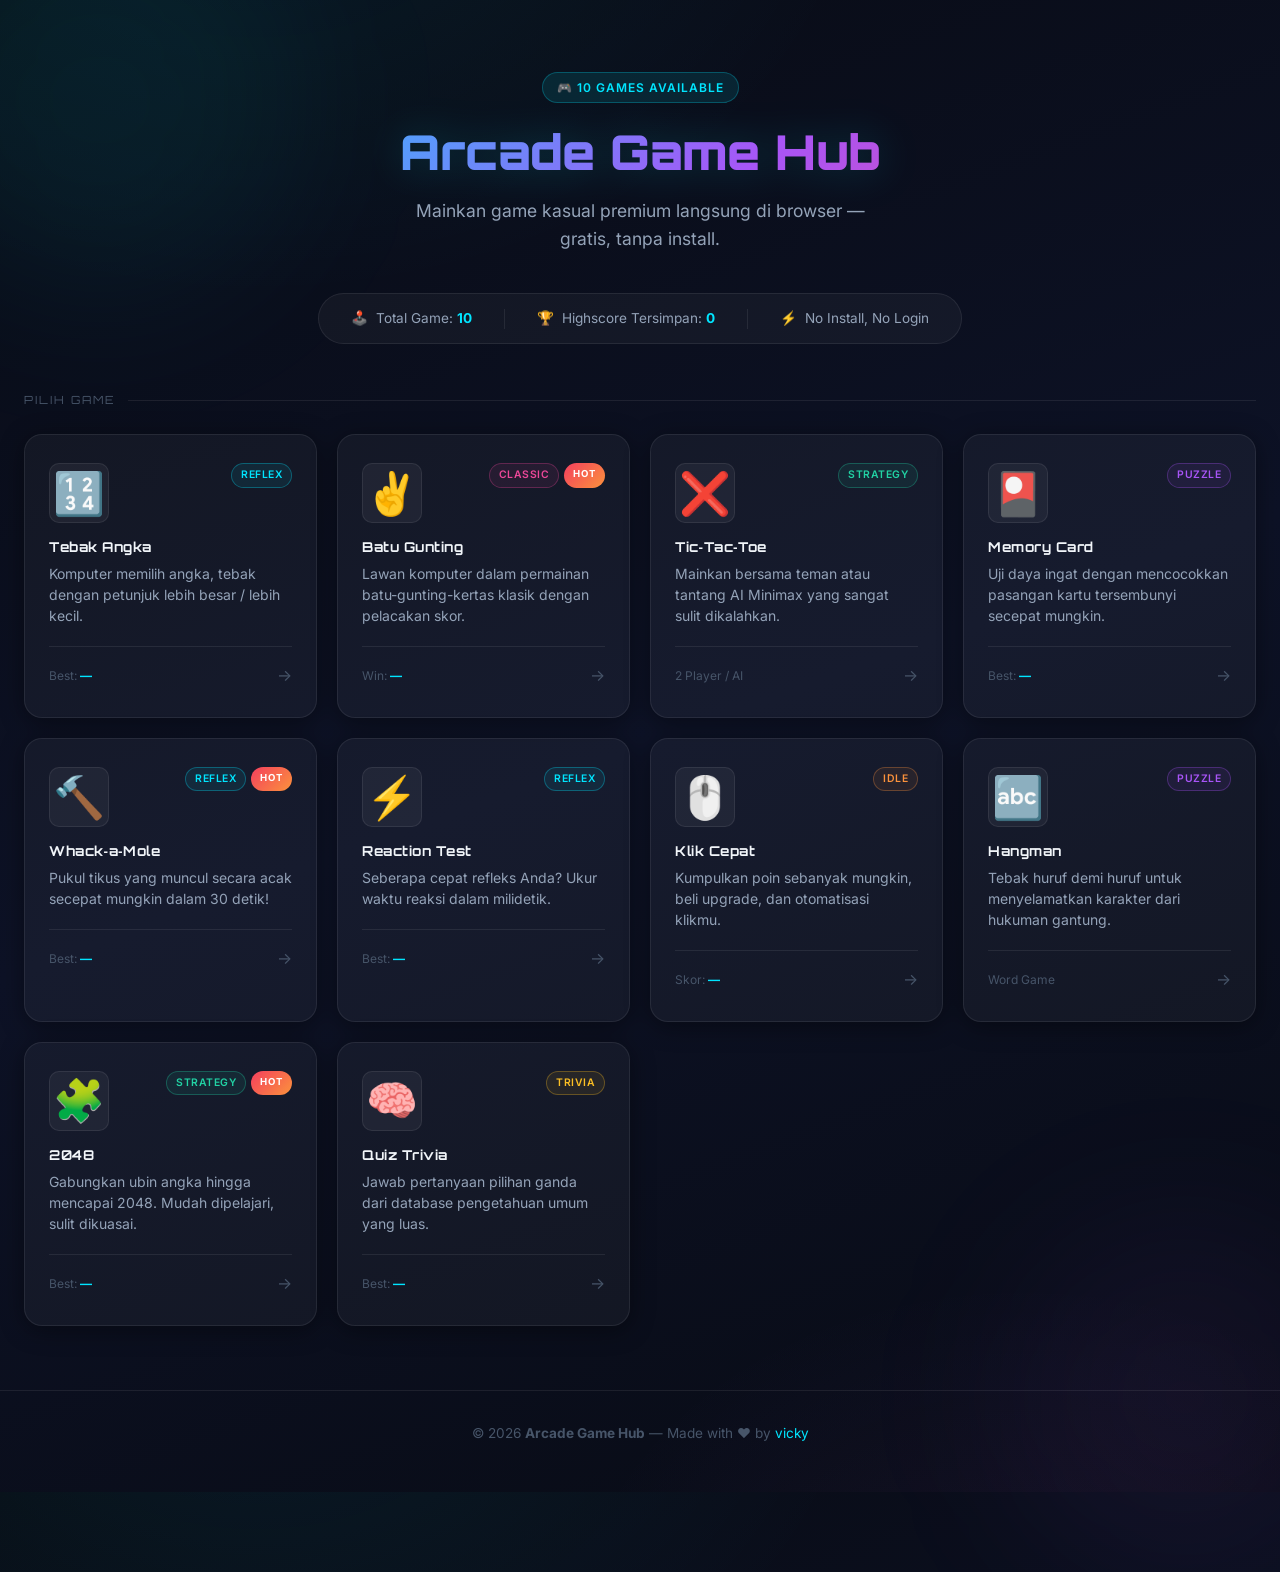
==== commit 41a290b6: "Pemblokiran akses Inspect" ====
--- a/index.html
+++ b/index.html
@@ -3,9 +3,12 @@
   <head>
     <meta charset="UTF-8" />
     <meta name="viewport" content="width=device-width, initial-scale=1.0" />
-    <title>Arcade Game Hub — 10 Game Kasual Premium</title>
+    <title>Arcade Game Hub — Game Kasual Premium</title>
     <link rel="icon" href="favicon.svg" type="image/svg+xml" />
-    <meta name="description" content="Dashboard arcade game kasual premium dan responsif dengan 10 permainan mini. Mainkan Tebak Angka, 2048, Quiz Trivia, dan banyak lagi." />
+    <meta
+      name="description"
+      content="Dashboard arcade game kasual premium dan responsif dengan permainan mini. Mainkan Tebak Angka, 2048, Quiz Trivia, dan banyak lagi."
+    />
     <link rel="stylesheet" href="style.css" />
   </head>
   <body>
@@ -17,7 +20,9 @@
     <header class="header">
       <div class="header-badge">🎮 10 Games Available</div>
       <h1 class="title">Arcade Game Hub</h1>
-      <p class="subtitle">Mainkan 10 game kasual premium langsung di browser — gratis, tanpa install.</p>
+      <p class="subtitle">
+        Mainkan game kasual premium langsung di browser — gratis, tanpa install.
+      </p>
 
       <div class="stats-bar" id="stats-bar">
         <div class="stat-item">
@@ -41,9 +46,12 @@
     <main class="dashboard">
       <p class="section-label">Pilih Game</p>
       <section class="games-grid" aria-label="Daftar permainan">
-
         <!-- Tebak Angka -->
-        <a href="games/guess-number.html" class="game-card" aria-label="Main Tebak Angka">
+        <a
+          href="games/guess-number.html"
+          class="game-card"
+          aria-label="Main Tebak Angka"
+        >
           <div class="card-top">
             <div class="card-icon" aria-hidden="true">🔢</div>
             <div class="card-tags">
@@ -52,7 +60,10 @@
           </div>
           <div class="card-content">
             <h2>Tebak Angka</h2>
-            <p>Komputer memilih angka, tebak dengan petunjuk lebih besar / lebih kecil.</p>
+            <p>
+              Komputer memilih angka, tebak dengan petunjuk lebih besar / lebih
+              kecil.
+            </p>
           </div>
           <div class="card-footer">
             <div class="card-score">Best: <span id="hs-guess">—</span></div>
@@ -61,7 +72,11 @@
         </a>
 
         <!-- RPS -->
-        <a href="games/rps.html" class="game-card" aria-label="Main Batu Gunting Kertas">
+        <a
+          href="games/rps.html"
+          class="game-card"
+          aria-label="Main Batu Gunting Kertas"
+        >
           <div class="card-top">
             <div class="card-icon" aria-hidden="true">✌️</div>
             <div class="card-tags">
@@ -71,7 +86,10 @@
           </div>
           <div class="card-content">
             <h2>Batu Gunting</h2>
-            <p>Lawan komputer dalam permainan batu-gunting-kertas klasik dengan pelacakan skor.</p>
+            <p>
+              Lawan komputer dalam permainan batu-gunting-kertas klasik dengan
+              pelacakan skor.
+            </p>
           </div>
           <div class="card-footer">
             <div class="card-score">Win: <span id="hs-rps">—</span></div>
@@ -80,7 +98,11 @@
         </a>
 
         <!-- Tic Tac Toe -->
-        <a href="games/tic-tac-toe.html" class="game-card" aria-label="Main Tic Tac Toe">
+        <a
+          href="games/tic-tac-toe.html"
+          class="game-card"
+          aria-label="Main Tic Tac Toe"
+        >
           <div class="card-top">
             <div class="card-icon" aria-hidden="true">❌</div>
             <div class="card-tags">
@@ -89,7 +111,10 @@
           </div>
           <div class="card-content">
             <h2>Tic‑Tac‑Toe</h2>
-            <p>Mainkan bersama teman atau tantang AI Minimax yang sangat sulit dikalahkan.</p>
+            <p>
+              Mainkan bersama teman atau tantang AI Minimax yang sangat sulit
+              dikalahkan.
+            </p>
           </div>
           <div class="card-footer">
             <div class="card-score">2 Player / AI</div>
@@ -98,7 +123,11 @@
         </a>
 
         <!-- Memory Card -->
-        <a href="games/memory-card.html" class="game-card" aria-label="Main Memory Card">
+        <a
+          href="games/memory-card.html"
+          class="game-card"
+          aria-label="Main Memory Card"
+        >
           <div class="card-top">
             <div class="card-icon" aria-hidden="true">🎴</div>
             <div class="card-tags">
@@ -107,7 +136,10 @@
           </div>
           <div class="card-content">
             <h2>Memory Card</h2>
-            <p>Uji daya ingat dengan mencocokkan pasangan kartu tersembunyi secepat mungkin.</p>
+            <p>
+              Uji daya ingat dengan mencocokkan pasangan kartu tersembunyi
+              secepat mungkin.
+            </p>
           </div>
           <div class="card-footer">
             <div class="card-score">Best: <span id="hs-memory">—</span></div>
@@ -116,7 +148,11 @@
         </a>
 
         <!-- Whack a Mole -->
-        <a href="games/whack-a-mole.html" class="game-card" aria-label="Main Whack a Mole">
+        <a
+          href="games/whack-a-mole.html"
+          class="game-card"
+          aria-label="Main Whack a Mole"
+        >
           <div class="card-top">
             <div class="card-icon" aria-hidden="true">🔨</div>
             <div class="card-tags">
@@ -126,7 +162,10 @@
           </div>
           <div class="card-content">
             <h2>Whack‑a‑Mole</h2>
-            <p>Pukul tikus yang muncul secara acak secepat mungkin dalam 30 detik!</p>
+            <p>
+              Pukul tikus yang muncul secara acak secepat mungkin dalam 30
+              detik!
+            </p>
           </div>
           <div class="card-footer">
             <div class="card-score">Best: <span id="hs-whack">—</span></div>
@@ -135,7 +174,11 @@
         </a>
 
         <!-- Reaction Time -->
-        <a href="games/reaction-time.html" class="game-card" aria-label="Main Reaction Test">
+        <a
+          href="games/reaction-time.html"
+          class="game-card"
+          aria-label="Main Reaction Test"
+        >
           <div class="card-top">
             <div class="card-icon" aria-hidden="true">⚡</div>
             <div class="card-tags">
@@ -144,7 +187,9 @@
           </div>
           <div class="card-content">
             <h2>Reaction Test</h2>
-            <p>Seberapa cepat refleks Anda? Ukur waktu reaksi dalam milidetik.</p>
+            <p>
+              Seberapa cepat refleks Anda? Ukur waktu reaksi dalam milidetik.
+            </p>
           </div>
           <div class="card-footer">
             <div class="card-score">Best: <span id="hs-reaction">—</span></div>
@@ -153,7 +198,11 @@
         </a>
 
         <!-- Clicker -->
-        <a href="games/clicker.html" class="game-card" aria-label="Main Klik Cepat">
+        <a
+          href="games/clicker.html"
+          class="game-card"
+          aria-label="Main Klik Cepat"
+        >
           <div class="card-top">
             <div class="card-icon" aria-hidden="true">🖱️</div>
             <div class="card-tags">
@@ -162,7 +211,10 @@
           </div>
           <div class="card-content">
             <h2>Klik Cepat</h2>
-            <p>Kumpulkan poin sebanyak mungkin, beli upgrade, dan otomatisasi klikmu.</p>
+            <p>
+              Kumpulkan poin sebanyak mungkin, beli upgrade, dan otomatisasi
+              klikmu.
+            </p>
           </div>
           <div class="card-footer">
             <div class="card-score">Skor: <span id="hs-clicker">—</span></div>
@@ -171,7 +223,11 @@
         </a>
 
         <!-- Hangman -->
-        <a href="games/hangman.html" class="game-card" aria-label="Main Hangman">
+        <a
+          href="games/hangman.html"
+          class="game-card"
+          aria-label="Main Hangman"
+        >
           <div class="card-top">
             <div class="card-icon" aria-hidden="true">🔤</div>
             <div class="card-tags">
@@ -180,7 +236,10 @@
           </div>
           <div class="card-content">
             <h2>Hangman</h2>
-            <p>Tebak huruf demi huruf untuk menyelamatkan karakter dari hukuman gantung.</p>
+            <p>
+              Tebak huruf demi huruf untuk menyelamatkan karakter dari hukuman
+              gantung.
+            </p>
           </div>
           <div class="card-footer">
             <div class="card-score">Word Game</div>
@@ -199,7 +258,10 @@
           </div>
           <div class="card-content">
             <h2>2048</h2>
-            <p>Gabungkan ubin angka hingga mencapai 2048. Mudah dipelajari, sulit dikuasai.</p>
+            <p>
+              Gabungkan ubin angka hingga mencapai 2048. Mudah dipelajari, sulit
+              dikuasai.
+            </p>
           </div>
           <div class="card-footer">
             <div class="card-score">Best: <span id="hs-2048">—</span></div>
@@ -208,7 +270,11 @@
         </a>
 
         <!-- Quiz -->
-        <a href="games/quiz.html" class="game-card" aria-label="Main Quiz Trivia">
+        <a
+          href="games/quiz.html"
+          class="game-card"
+          aria-label="Main Quiz Trivia"
+        >
           <div class="card-top">
             <div class="card-icon" aria-hidden="true">🧠</div>
             <div class="card-tags">
@@ -217,19 +283,24 @@
           </div>
           <div class="card-content">
             <h2>Quiz Trivia</h2>
-            <p>Jawab pertanyaan pilihan ganda dari database pengetahuan umum yang luas.</p>
+            <p>
+              Jawab pertanyaan pilihan ganda dari database pengetahuan umum yang
+              luas.
+            </p>
           </div>
           <div class="card-footer">
             <div class="card-score">Best: <span id="hs-quiz">—</span></div>
             <div class="card-arrow">→</div>
           </div>
         </a>
-
       </section>
     </main>
 
     <footer class="footer">
-      <p>© 2026 <strong>Arcade Game Hub</strong> — Made with ❤️ by <a href="#">vicky</a></p>
+      <p>
+        © 2026 <strong>Arcade Game Hub</strong> — Made with ❤️ by
+        <a href="#">vicky</a>
+      </p>
     </footer>
 
     <div id="toast-container" aria-live="polite"></div>
@@ -238,14 +309,26 @@
     <script>
       // Tampilkan highscore di setiap card
       const scoreMap = {
-        'hs-guess':    { key: 'highscore_guess_number_lowest', suffix: ' tries', lower: true },
-        'hs-reaction': { key: 'highscore_reaction_lowest', suffix: ' ms', lower: true },
-        'hs-whack':    { key: 'highscore_whack_a_mole', suffix: ' pts' },
-        'hs-2048':     { key: 'highscore_2048_best', suffix: '' },
-        'hs-quiz':     { key: 'highscore_quiz_score', suffix: ' pts' },
-        'hs-memory':   { key: 'highscore_memory_moves', suffix: ' moves', lower: true },
-        'hs-rps':      { key: 'rps_wins', suffix: ' wins' },
-        'hs-clicker':  { key: 'clicker_state', isJSON: true },
+        "hs-guess": {
+          key: "highscore_guess_number_lowest",
+          suffix: " tries",
+          lower: true,
+        },
+        "hs-reaction": {
+          key: "highscore_reaction_lowest",
+          suffix: " ms",
+          lower: true,
+        },
+        "hs-whack": { key: "highscore_whack_a_mole", suffix: " pts" },
+        "hs-2048": { key: "highscore_2048_best", suffix: "" },
+        "hs-quiz": { key: "highscore_quiz_score", suffix: " pts" },
+        "hs-memory": {
+          key: "highscore_memory_moves",
+          suffix: " moves",
+          lower: true,
+        },
+        "hs-rps": { key: "rps_wins", suffix: " wins" },
+        "hs-clicker": { key: "clicker_state", isJSON: true },
       };
 
       let savedCount = 0;
@@ -259,14 +342,17 @@
             try {
               const s = JSON.parse(raw);
               el.textContent = Math.floor(s.score || 0).toLocaleString();
-            } catch(e) { el.textContent = '—'; }
+            } catch (e) {
+              el.textContent = "—";
+            }
           } else {
             const v = Number(raw);
-            el.textContent = (v > 0 && v < 9999) ? v.toLocaleString() + (cfg.suffix || '') : '—';
+            el.textContent =
+              v > 0 && v < 9999 ? v.toLocaleString() + (cfg.suffix || "") : "—";
           }
         }
       }
-      document.getElementById('stat-scores').textContent = savedCount;
+      document.getElementById("stat-scores").textContent = savedCount;
     </script>
   </body>
 </html>
